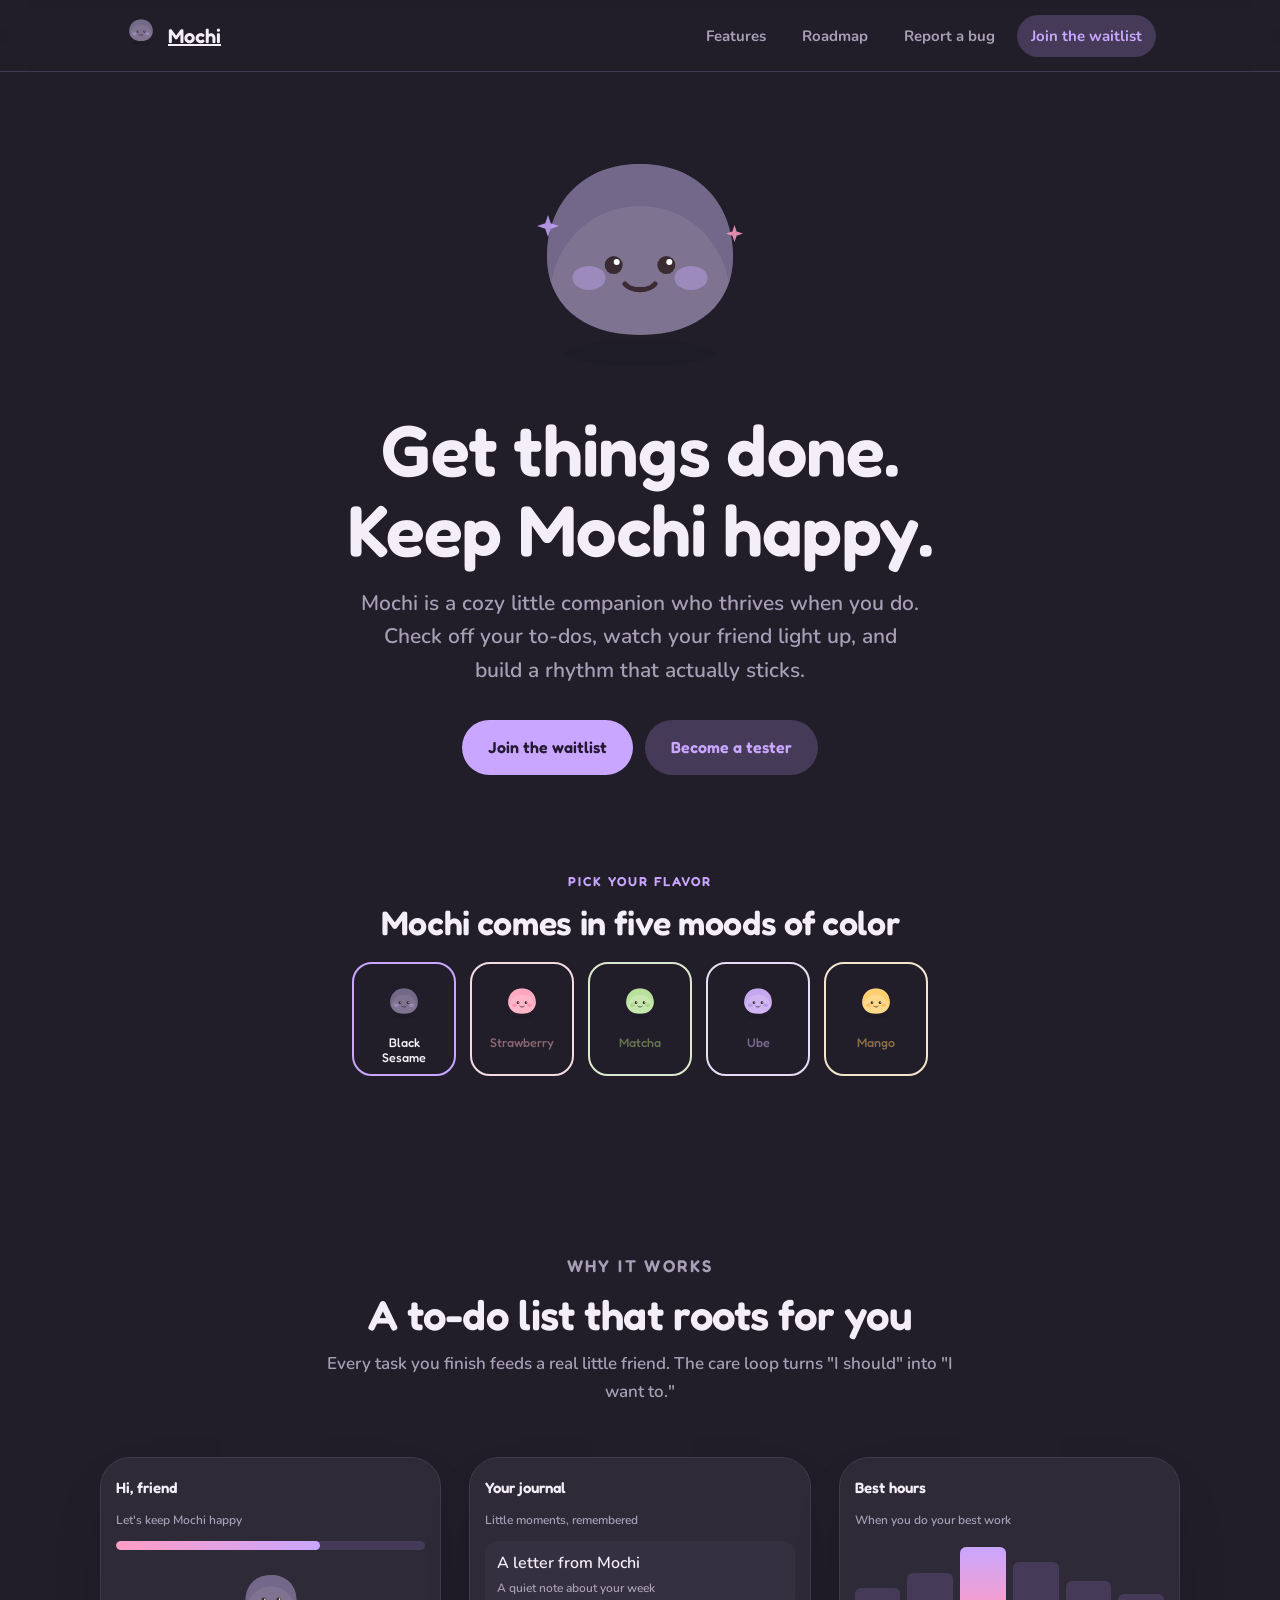
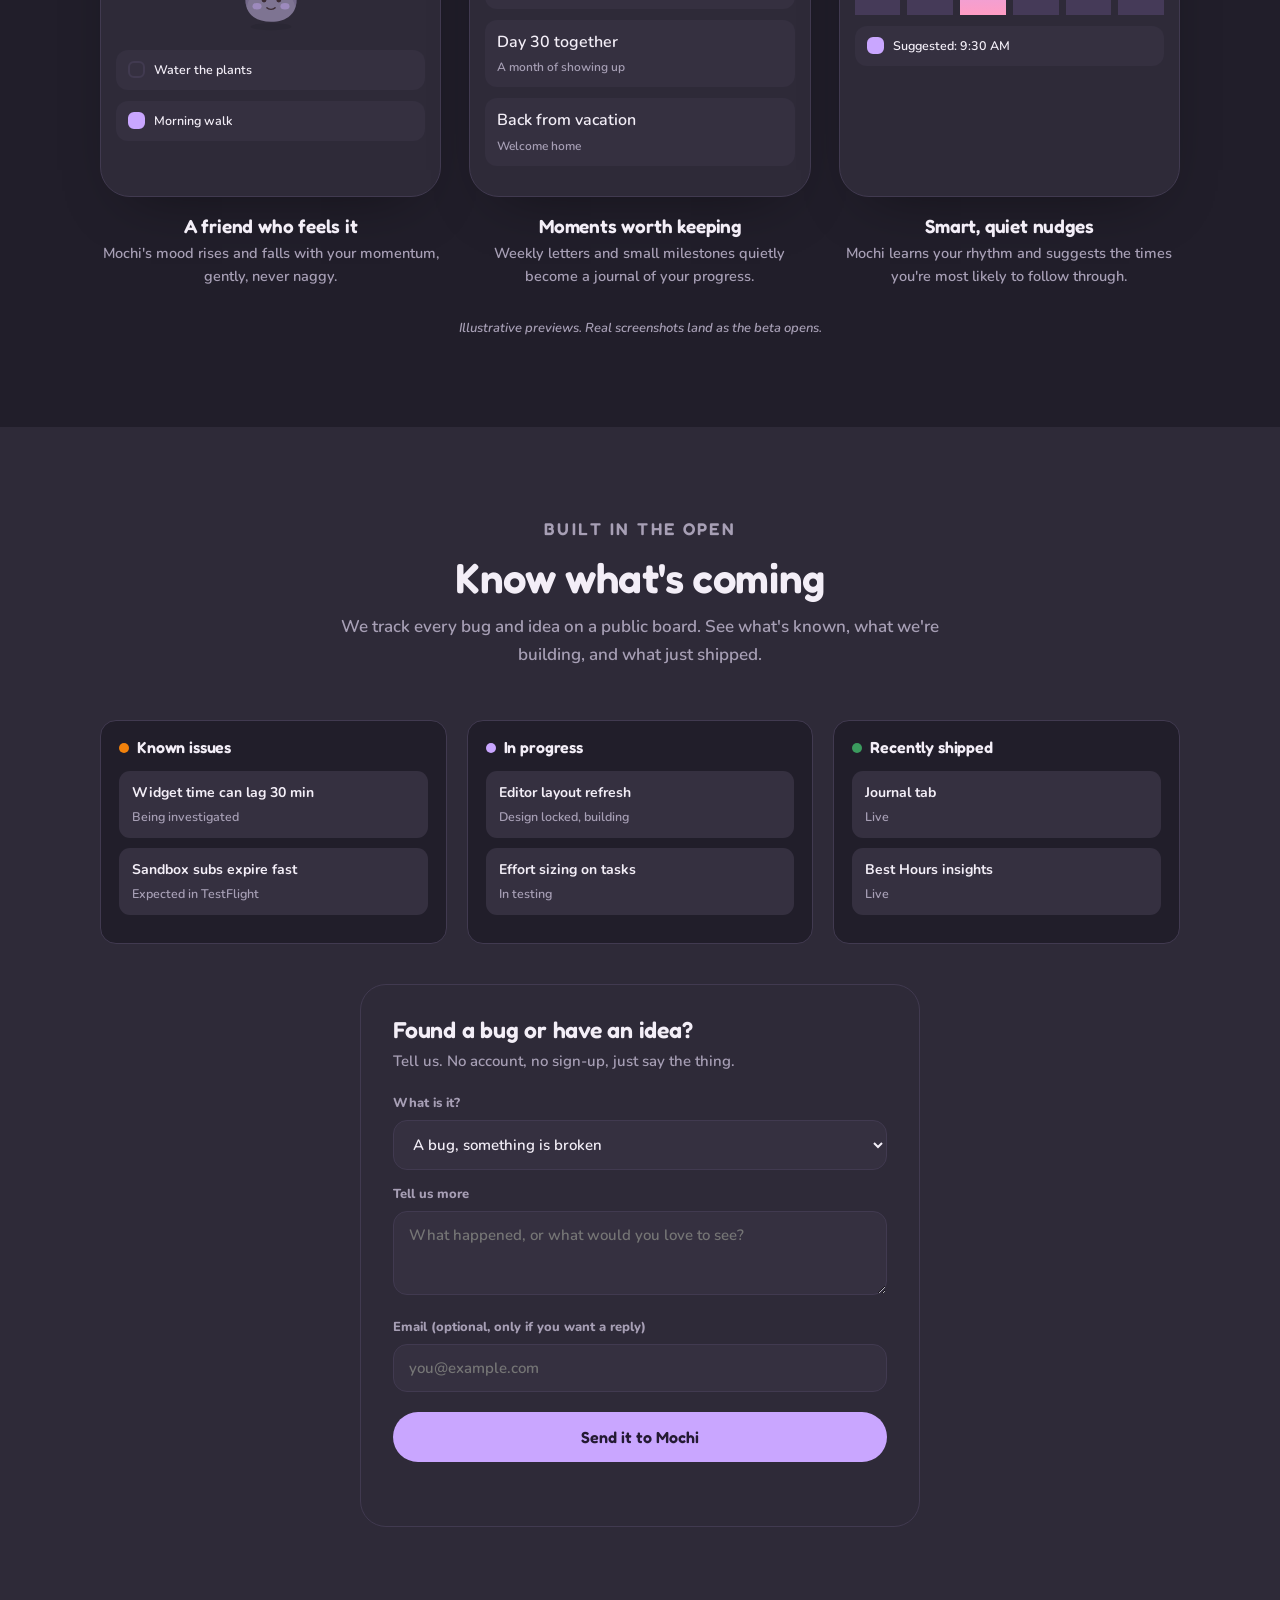
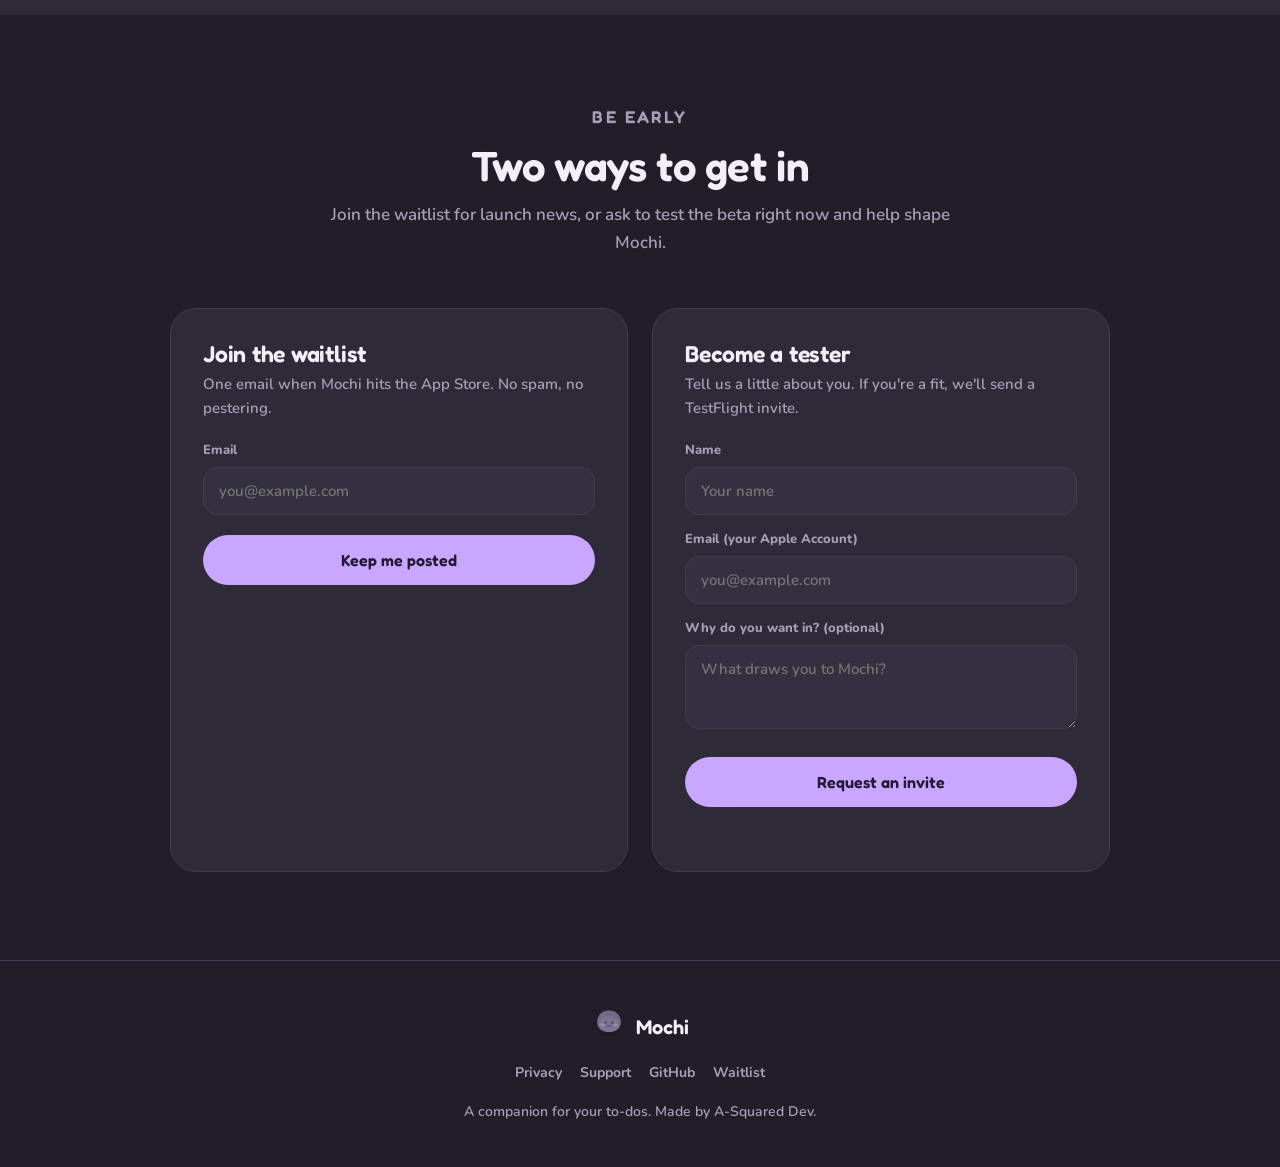
==== docs/index.html @ 4187519d "Wire the forms to the live Formspree endpoint All three forms (waitlist, tester, feedback) now POST " ====
<!DOCTYPE html>
<html lang="en" data-flavor="sesame">
<head>
<meta charset="utf-8">
<meta name="viewport" content="width=device-width, initial-scale=1">
<title>Mochi - A companion for your to-dos</title>
<meta name="description" content="Mochi is a cozy companion-pet to-do app. Care for a little friend by getting your tasks done. Join the waitlist or become a beta tester.">
<link rel="preconnect" href="https://fonts.googleapis.com">
<link rel="preconnect" href="https://fonts.gstatic.com" crossorigin>
<link href="https://fonts.googleapis.com/css2?family=Fredoka:wght@400;500;600;700&family=Nunito:wght@400;600;700;800&display=swap" rel="stylesheet">
<style>
  /* ---- Flavor themes (attribute selectors so a subtree can preview a
         flavor independently of the page theme) ---- */
  [data-flavor="sesame"] {
    --bg:#211E2A; --surface:#2E2A38; --surface2:#353040; --ink:#F3EEF7;
    --muted:#A79FB5; --line:#413A50; --primary:#C9A6FF; --primary-ink:#241A33;
    --primary-text:#C9A6FF; --primary-soft:#453A58; --accent2:#FF9DC4;
    --pet:#7E7492; --pet2:#6A6082; --cheek:#B79DE0;
  }
  [data-flavor="strawberry"] {
    --bg:#FFF3F5; --surface:#FFFFFF; --surface2:#FFF7F9; --ink:#4A2B33;
    --muted:#886570; --line:#F3DCE2; --primary:#D6335F; --primary-ink:#FFFFFF;
    --primary-text:#C42655; --primary-soft:#FFE0E8; --accent2:#FFB3C1;
    --pet:#FFB6C8; --pet2:#FF9FB6; --cheek:#FF7CA0;
  }
  [data-flavor="matcha"] {
    --bg:#F1F7EA; --surface:#FFFFFF; --surface2:#F7FBF1; --ink:#2E3A24;
    --muted:#67734E; --line:#DDE9CD; --primary:#3B7827; --primary-ink:#FFFFFF;
    --primary-text:#3B7827; --primary-soft:#E5F2D7; --accent2:#7FB85E;
    --pet:#C6E8AE; --pet2:#AEDB90; --cheek:#8FCB6A;
  }
  [data-flavor="ube"] {
    --bg:#F5F1FC; --surface:#FFFFFF; --surface2:#FAF7FE; --ink:#382A4D;
    --muted:#786A93; --line:#E7DEF6; --primary:#7B4BC4; --primary-ink:#FFFFFF;
    --primary-text:#7340BE; --primary-soft:#E7DBFA; --accent2:#C6A8F0;
    --pet:#CFB6F2; --pet2:#BF9DEC; --cheek:#A97FE0;
  }
  [data-flavor="mango"] {
    --bg:#FFF7EA; --surface:#FFFFFF; --surface2:#FFFBF2; --ink:#4D3A1F;
    --muted:#8A6C45; --line:#F4E6CC; --primary:#F2820C; --primary-ink:#3D2400;
    --primary-text:#9A5400; --primary-soft:#FFE6C0; --accent2:#FFCB77;
    --pet:#FFD98A; --pet2:#FFC65C; --cheek:#FFA93C;
  }
  :root { --face:#3A2B33; --radius:26px; --radius-sm:16px; }

  * { box-sizing:border-box; margin:0; padding:0; }
  html { scroll-behavior:smooth; }
  body {
    background:var(--bg); color:var(--ink);
    font-family:"Nunito", -apple-system, BlinkMacSystemFont, sans-serif;
    font-weight:600; line-height:1.6;
    transition:background .5s ease, color .5s ease;
    overflow-x:hidden;
  }
  h1,h2,h3,.display { font-family:"Fredoka", sans-serif; font-weight:600; line-height:1.12; letter-spacing:-.01em; }
  a { color:inherit; }
  section { padding:88px 24px; }
  .wrap { max-width:1080px; margin:0 auto; }
  .eyebrow {
    font-family:"Fredoka",sans-serif; font-weight:600; font-size:13px;
    text-transform:uppercase; letter-spacing:.14em; color:var(--primary-text);
    margin-bottom:12px;
  }

  /* ---- Buttons ---- */
  .btn {
    display:inline-flex; align-items:center; gap:8px; border:none; cursor:pointer;
    font-family:"Fredoka",sans-serif; font-weight:600; font-size:16px;
    padding:15px 26px; border-radius:999px; text-decoration:none;
    transition:transform .18s cubic-bezier(.34,1.56,.64,1), filter .18s, background .4s;
    background:var(--primary); color:var(--primary-ink);
  }
  .btn:hover { transform:translateY(-2px) scale(1.03); filter:brightness(1.05); }
  .btn:active { transform:translateY(0) scale(.98); }
  .btn.ghost { background:var(--primary-soft); color:var(--primary-text); }

  /* ---- Header ---- */
  header {
    position:sticky; top:0; z-index:50; backdrop-filter:blur(12px);
    background:color-mix(in srgb, var(--bg) 82%, transparent);
    border-bottom:1px solid var(--line); transition:background .5s, border-color .5s;
  }
  .nav { max-width:1080px; margin:0 auto; padding:14px 24px; display:flex; align-items:center; gap:20px; }
  .brand { display:flex; align-items:center; gap:10px; font-family:"Fredoka",sans-serif; font-weight:600; font-size:20px; }
  .brand svg { width:34px; height:34px; }
  .nav-links { margin-left:auto; display:flex; align-items:center; gap:8px; }
  .nav-links a { padding:9px 14px; border-radius:999px; text-decoration:none; font-size:15px; font-weight:700; color:var(--muted); transition:color .2s, background .2s; }
  .nav-links a:hover { color:var(--ink); background:var(--surface2); }
  .nav-links a.cta { color:var(--primary-text); background:var(--primary-soft); }
  @media (max-width:720px){ .nav-links .hide-sm { display:none; } }

  /* ---- Hero ---- */
  .hero { text-align:center; padding-top:56px; }
  .hero h1 { font-size:clamp(40px,7vw,72px); margin:18px 0 16px; }
  .hero p.lede { font-size:clamp(17px,2.4vw,21px); color:var(--muted); max-width:560px; margin:0 auto 32px; font-weight:600; }
  .hero-cta { display:flex; gap:12px; justify-content:center; flex-wrap:wrap; }

  /* ---- Pet stage ---- */
  .pet-float { display:inline-block; animation:bob 3.4s ease-in-out infinite; }
  .pet-stage { display:inline-block; position:relative; transform-origin:bottom center; cursor:pointer; }
  .pet-stage.squish { animation:squish .5s ease-out; }
  .pet-stage svg.pet { width:clamp(190px,34vw,270px); height:auto; display:block; }
  .sparkle { position:absolute; width:22px; height:22px; opacity:.85; animation:twinkle 1.8s ease-in-out infinite; }
  .sparkle.s1 { top:34%; left:12%; color:var(--primary); }
  .sparkle.s2 { top:38%; right:12%; width:17px; height:17px; color:var(--accent2); animation-delay:.5s; }
  @keyframes bob { 0%,100%{transform:translateY(0)} 50%{transform:translateY(-8px)} }
  @keyframes twinkle { 0%,100%{opacity:.3; transform:scale(.8)} 50%{opacity:1; transform:scale(1.15)} }
  @keyframes squish {
    0%{transform:scale(1,1)} 30%{transform:scale(1.12,.86)}
    55%{transform:scale(.92,1.1)} 75%{transform:scale(1.04,.97)} 100%{transform:scale(1,1)}
  }

  /* ---- Flavor picker ---- */
  .flavors { text-align:center; padding-top:8px; }
  .flavor-row { display:flex; gap:14px; justify-content:center; flex-wrap:wrap; margin-top:20px; }
  .swatch {
    border:2px solid var(--line); background:transparent; cursor:pointer;
    border-radius:20px; padding:12px 12px 9px; width:104px;
    display:flex; flex-direction:column; align-items:center; gap:7px;
    font-family:"Fredoka",sans-serif; font-size:12.5px; font-weight:500; color:var(--muted);
    transition:transform .2s cubic-bezier(.34,1.56,.64,1), border-color .2s;
  }
  .swatch:hover { transform:translateY(-3px); }
  .swatch .chip { width:100%; height:52px; border-radius:12px; display:flex; align-items:center; justify-content:center; }
  .swatch svg { width:40px; height:40px; }
  .swatch[aria-pressed="true"] { border-color:var(--primary); color:var(--ink); }

  /* ---- Section headings ---- */
  .section-head { text-align:center; max-width:640px; margin:0 auto 52px; }
  .section-head h2 { font-size:clamp(28px,4vw,42px); margin-bottom:12px; }
  .section-head p { color:var(--muted); font-size:17px; }

  /* ---- Feature / screenshot rail ---- */
  .shots { display:grid; grid-template-columns:repeat(3,1fr); gap:28px; }
  @media (max-width:820px){ .shots { grid-template-columns:1fr; max-width:340px; margin:0 auto; } }
  .shot { text-align:center; }
  .phone {
    background:var(--surface); border:1px solid var(--line); border-radius:30px;
    padding:18px 15px; box-shadow:0 24px 60px -30px rgba(0,0,0,.45);
    transition:transform .3s, background .5s, border-color .5s; text-align:left;
    min-height:340px; display:flex; flex-direction:column; gap:11px; overflow:hidden;
  }
  .shot:hover .phone { transform:translateY(-6px); }
  .p-row { background:var(--surface2); border-radius:12px; padding:10px 12px; transition:background .5s; }
  .p-greet { font-family:"Fredoka",sans-serif; font-size:15px; font-weight:600; }
  .p-sub { color:var(--muted); font-size:12px; }
  .p-mood { height:9px; border-radius:99px; background:var(--primary-soft); overflow:hidden; }
  .p-mood > i { display:block; height:100%; width:66%; border-radius:99px; background:linear-gradient(90deg,var(--accent2),var(--primary)); }
  .p-mini { display:flex; justify-content:center; padding:2px 0; }
  .p-mini svg { width:74px; height:74px; }
  .p-task { display:flex; align-items:center; gap:9px; font-size:12.5px; }
  .p-check { width:17px; height:17px; border-radius:6px; border:2px solid var(--line); flex:none; }
  .p-check.done { background:var(--primary); border-color:var(--primary); }
  .p-bars { display:flex; align-items:flex-end; gap:7px; height:74px; padding-top:6px; }
  .p-bars > i { flex:1; background:var(--primary-soft); border-radius:6px 6px 0 0; }
  .p-bars > i.tall { background:linear-gradient(180deg,var(--primary),var(--accent2)); }
  .shot h3 { font-size:19px; margin:18px 0 6px; }
  .shot p { color:var(--muted); font-size:14.5px; }
  .shot-note { text-align:center; color:var(--muted); font-size:13px; margin-top:30px; font-style:italic; }

  /* ---- Roadmap ---- */
  .roadmap { background:var(--surface); transition:background .5s; }
  .board { display:grid; grid-template-columns:repeat(3,1fr); gap:20px; }
  @media (max-width:760px){ .board { grid-template-columns:1fr; } }
  .col { background:var(--bg); border:1px solid var(--line); border-radius:var(--radius-sm); padding:18px; transition:background .5s, border-color .5s; }
  .col h3 { font-size:16px; display:flex; align-items:center; gap:8px; margin-bottom:14px; }
  .dot { width:10px; height:10px; border-radius:99px; flex:none; }
  .dot.known { background:#F2820C; } .dot.prog { background:#C9A6FF; } .dot.done { background:#3B9B5E; }
  .card { background:var(--surface2); border-radius:11px; padding:11px 13px; margin-bottom:10px; font-size:14px; font-weight:700; transition:background .5s; }
  .card span { display:block; color:var(--muted); font-weight:600; font-size:12.5px; margin-top:3px; }

  /* ---- Forms ---- */
  .duo { display:grid; grid-template-columns:1fr 1fr; gap:24px; max-width:940px; margin:0 auto; }
  @media (max-width:760px){ .duo { grid-template-columns:1fr; } }
  .form-card { background:var(--surface); border:1px solid var(--line); border-radius:var(--radius); padding:32px; transition:background .5s, border-color .5s; }
  .form-card h3 { font-size:23px; margin-bottom:6px; }
  .form-card > p { color:var(--muted); font-size:15px; margin-bottom:20px; }
  .field { margin-bottom:14px; }
  .field label { display:block; font-size:13px; font-weight:800; color:var(--muted); margin-bottom:6px; }
  .field input, .field textarea, .field select {
    width:100%; padding:13px 15px; border-radius:14px; border:1.5px solid var(--line);
    background:var(--surface2); color:var(--ink); font-family:inherit; font-size:15px; font-weight:600;
    transition:border-color .2s, background .5s;
  }
  .field textarea { resize:vertical; min-height:84px; }
  .field input:focus, .field textarea:focus, .field select:focus { outline:none; border-color:var(--primary); }
  .form-card .btn { width:100%; justify-content:center; margin-top:6px; }
  .form-msg { font-size:14px; font-weight:700; margin-top:12px; text-align:center; min-height:20px; }
  .form-msg.ok { color:var(--primary-text); }
  .form-msg.err { color:#E0574B; }
  .form-msg.info { color:var(--muted); }

  /* ---- Footer ---- */
  footer { border-top:1px solid var(--line); padding:44px 24px; text-align:center; color:var(--muted); font-size:14px; transition:border-color .5s; }
  footer .brand { justify-content:center; margin-bottom:14px; color:var(--ink); }
  footer nav { display:flex; gap:18px; justify-content:center; flex-wrap:wrap; margin-bottom:16px; }
  footer nav a { text-decoration:none; font-weight:700; }
  footer nav a:hover { color:var(--ink); }

  @media (prefers-reduced-motion:reduce) {
    *, ::before, ::after { animation:none !important; transition:none !important; scroll-behavior:auto !important; }
  }
</style>
</head>
<body>

<header>
  <div class="nav">
    <a class="brand" href="#top" aria-label="Mochi home"><span id="logoPet"></span> Mochi</a>
    <nav class="nav-links">
      <a class="hide-sm" href="#features">Features</a>
      <a class="hide-sm" href="#roadmap">Roadmap</a>
      <a class="hide-sm" href="#feedback">Report a bug</a>
      <a class="cta" href="#join">Join the waitlist</a>
    </nav>
  </div>
</header>

<a id="top"></a>
<section class="hero">
  <div class="wrap">
    <div class="pet-float">
      <div class="pet-stage" id="heroPetStage">
        <span id="heroPet"></span>
        <svg class="sparkle s1" viewBox="0 0 24 24" aria-hidden="true"><path fill="currentColor" d="M12 0l3 9 9 3-9 3-3 9-3-9-9-3 9-3z"/></svg>
        <svg class="sparkle s2" viewBox="0 0 24 24" aria-hidden="true"><path fill="currentColor" d="M12 0l3 9 9 3-9 3-3 9-3-9-9-3 9-3z"/></svg>
      </div>
    </div>
    <h1>Get things done.<br>Keep Mochi happy.</h1>
    <p class="lede">Mochi is a cozy little companion who thrives when you do. Check off your to-dos, watch your friend light up, and build a rhythm that actually sticks.</p>
    <div class="hero-cta">
      <a class="btn" href="#join">Join the waitlist</a>
      <a class="btn ghost" href="#tester">Become a tester</a>
    </div>
  </div>
</section>

<section class="flavors" id="flavors">
  <div class="wrap">
    <p class="eyebrow">Pick your flavor</p>
    <h2 class="display" style="font-size:clamp(24px,3.4vw,34px)">Mochi comes in five moods of color</h2>
    <div class="flavor-row" id="flavorRow" role="group" aria-label="Choose a color theme">
      <button class="swatch" data-flavor="sesame" aria-pressed="true"><span class="chip" data-flavor="sesame"></span>Black Sesame</button>
      <button class="swatch" data-flavor="strawberry" aria-pressed="false"><span class="chip" data-flavor="strawberry"></span>Strawberry</button>
      <button class="swatch" data-flavor="matcha" aria-pressed="false"><span class="chip" data-flavor="matcha"></span>Matcha</button>
      <button class="swatch" data-flavor="ube" aria-pressed="false"><span class="chip" data-flavor="ube"></span>Ube</button>
      <button class="swatch" data-flavor="mango" aria-pressed="false"><span class="chip" data-flavor="mango"></span>Mango</button>
    </div>
  </div>
</section>

<section id="features">
  <div class="wrap">
    <div class="section-head">
      <p class="eyebrow">Why it works</p>
      <h2>A to-do list that roots for you</h2>
      <p>Every task you finish feeds a real little friend. The care loop turns "I should" into "I want to."</p>
    </div>
    <div class="shots">
      <div class="shot">
        <div class="phone">
          <div class="p-greet">Hi, friend</div>
          <div class="p-sub">Let's keep Mochi happy</div>
          <div class="p-mood"><i></i></div>
          <div class="p-mini" id="mockPet"></div>
          <div class="p-row p-task"><span class="p-check"></span> Water the plants</div>
          <div class="p-row p-task"><span class="p-check done"></span> Morning walk</div>
        </div>
        <h3>A friend who feels it</h3>
        <p>Mochi's mood rises and falls with your momentum, gently, never naggy.</p>
      </div>
      <div class="shot">
        <div class="phone">
          <div class="p-greet">Your journal</div>
          <div class="p-sub">Little moments, remembered</div>
          <div class="p-row">A letter from Mochi<span style="display:block;color:var(--muted);font-size:12px;font-weight:600;margin-top:3px">A quiet note about your week</span></div>
          <div class="p-row">Day 30 together<span style="display:block;color:var(--muted);font-size:12px;font-weight:600;margin-top:3px">A month of showing up</span></div>
          <div class="p-row">Back from vacation<span style="display:block;color:var(--muted);font-size:12px;font-weight:600;margin-top:3px">Welcome home</span></div>
        </div>
        <h3>Moments worth keeping</h3>
        <p>Weekly letters and small milestones quietly become a journal of your progress.</p>
      </div>
      <div class="shot">
        <div class="phone">
          <div class="p-greet">Best hours</div>
          <div class="p-sub">When you do your best work</div>
          <div class="p-bars"><i style="height:40%"></i><i style="height:62%"></i><i class="tall" style="height:100%"></i><i style="height:78%"></i><i style="height:50%"></i><i style="height:30%"></i></div>
          <div class="p-row p-task"><span class="p-check done"></span> Suggested: 9:30 AM</div>
        </div>
        <h3>Smart, quiet nudges</h3>
        <p>Mochi learns your rhythm and suggests the times you're most likely to follow through.</p>
      </div>
    </div>
    <p class="shot-note">Illustrative previews. Real screenshots land as the beta opens.</p>
  </div>
</section>

<section class="roadmap" id="roadmap">
  <div class="wrap">
    <div class="section-head">
      <p class="eyebrow">Built in the open</p>
      <h2>Know what's coming</h2>
      <p>We track every bug and idea on a public board. See what's known, what we're building, and what just shipped.</p>
    </div>
    <div class="board">
      <div class="col">
        <h3><span class="dot known"></span> Known issues</h3>
        <div class="card">Widget time can lag 30 min<span>Being investigated</span></div>
        <div class="card">Sandbox subs expire fast<span>Expected in TestFlight</span></div>
      </div>
      <div class="col">
        <h3><span class="dot prog"></span> In progress</h3>
        <div class="card">Editor layout refresh<span>Design locked, building</span></div>
        <div class="card">Effort sizing on tasks<span>In testing</span></div>
      </div>
      <div class="col">
        <h3><span class="dot done"></span> Recently shipped</h3>
        <div class="card">Journal tab<span>Live</span></div>
        <div class="card">Best Hours insights<span>Live</span></div>
      </div>
    </div>
    <div class="form-card" id="feedback" style="max-width:560px; margin:40px auto 0">
      <h3>Found a bug or have an idea?</h3>
      <p>Tell us. No account, no sign-up, just say the thing.</p>
      <form class="mochi-form" action="https://formspree.io/f/mvzeldwa" method="POST">
        <input type="hidden" name="signup_type" value="feedback">
        <input type="hidden" name="_subject" value="MochiBuddy feedback">
        <div class="field">
          <label for="fb-kind">What is it?</label>
          <select id="fb-kind" name="kind">
            <option>A bug, something is broken</option>
            <option>An idea for Mochi</option>
            <option>Something else</option>
          </select>
        </div>
        <div class="field">
          <label for="fb-msg">Tell us more</label>
          <textarea id="fb-msg" name="message" required placeholder="What happened, or what would you love to see?"></textarea>
        </div>
        <div class="field">
          <label for="fb-email">Email (optional, only if you want a reply)</label>
          <input id="fb-email" type="email" name="email" placeholder="you@example.com">
        </div>
        <button class="btn" type="submit">Send it to Mochi</button>
        <div class="form-msg" role="status"></div>
      </form>
    </div>
  </div>
</section>

<section id="join">
  <div class="wrap">
    <div class="section-head">
      <p class="eyebrow">Be early</p>
      <h2>Two ways to get in</h2>
      <p>Join the waitlist for launch news, or ask to test the beta right now and help shape Mochi.</p>
    </div>
    <div class="duo">
      <div class="form-card">
        <h3>Join the waitlist</h3>
        <p>One email when Mochi hits the App Store. No spam, no pestering.</p>
        <form class="mochi-form" action="https://formspree.io/f/mvzeldwa" method="POST">
          <input type="hidden" name="signup_type" value="waitlist">
          <input type="hidden" name="_subject" value="MochiBuddy waitlist signup">
          <div class="field">
            <label for="wl-email">Email</label>
            <input id="wl-email" type="email" name="email" required placeholder="you@example.com">
          </div>
          <button class="btn" type="submit">Keep me posted</button>
          <div class="form-msg" role="status"></div>
        </form>
      </div>
      <div class="form-card" id="tester">
        <h3>Become a tester</h3>
        <p>Tell us a little about you. If you're a fit, we'll send a TestFlight invite.</p>
        <form class="mochi-form" action="https://formspree.io/f/mvzeldwa" method="POST">
          <input type="hidden" name="signup_type" value="beta_tester">
          <input type="hidden" name="_subject" value="MochiBuddy tester request">
          <div class="field">
            <label for="t-name">Name</label>
            <input id="t-name" type="text" name="name" required placeholder="Your name">
          </div>
          <div class="field">
            <label for="t-email">Email (your Apple Account)</label>
            <input id="t-email" type="email" name="email" required placeholder="you@example.com">
          </div>
          <div class="field">
            <label for="t-why">Why do you want in? (optional)</label>
            <textarea id="t-why" name="reason" placeholder="What draws you to Mochi?"></textarea>
          </div>
          <button class="btn" type="submit">Request an invite</button>
          <div class="form-msg" role="status"></div>
        </form>
      </div>
    </div>
  </div>
</section>

<footer>
  <div class="wrap">
    <div class="brand"><span id="footPet"></span> Mochi</div>
    <nav>
      <a href="privacy/">Privacy</a>
      <a href="support/">Support</a>
      <a href="https://github.com/A-SquaredDev/MochiBuddy" target="_blank" rel="noopener">GitHub</a>
      <a href="#join">Waitlist</a>
    </nav>
    <div>A companion for your to-dos. Made by A-Squared Dev.</div>
  </div>
</footer>

<script>
  // ---- Pet SVG builder (ported from MochiPetView, viewBox 180x170) ----
  function petSVG(track) {
    const eye = (cx, hx) => `
      <g class="${track ? 'eye-track' : ''}" data-cx="${cx}" data-cy="88">
        <circle cx="${cx}" cy="88" r="6" fill="var(--face)"/>
        <circle cx="${hx}" cy="86" r="2" fill="#fff"/>
      </g>`;
    return `
      <svg class="pet" viewBox="0 0 180 170" xmlns="http://www.w3.org/2000/svg" role="img" aria-label="Mochi the companion pet">
        <ellipse cx="90" cy="150" rx="50" ry="9" fill="rgba(0,0,0,.08)"/>
        <path d="M90 24 C52 24 28 50 28 86 C28 116 50 138 90 138 C130 138 152 116 152 86 C152 50 128 24 90 24 Z" fill="var(--pet)"/>
        <path d="M90 24 C52 24 28 50 28 86 C28 92 29 97 31 102 C37 72 61 52 90 52 C119 52 143 72 149 102 C151 97 152 92 152 86 C152 50 128 24 90 24 Z" fill="var(--pet2)" opacity=".55"/>
        <ellipse cx="56" cy="100" rx="11" ry="8" fill="var(--cheek)" opacity=".55"/>
        <ellipse cx="124" cy="100" rx="11" ry="8" fill="var(--cheek)" opacity=".55"/>
        ${eye(72, 74)}
        ${eye(108, 110)}
        <path d="M80 104 C84 109 96 109 100 104" fill="none" stroke="var(--face)" stroke-width="3.4" stroke-linecap="round"/>
      </svg>`;
  }

  // Inject pets
  document.getElementById('heroPet').innerHTML = petSVG(true);
  document.getElementById('mockPet').innerHTML = petSVG(true);
  document.getElementById('logoPet').innerHTML = petSVG(false);
  document.getElementById('footPet').innerHTML = petSVG(false);
  // Swatch mini pets (each chip previews its own flavor)
  document.querySelectorAll('.swatch .chip').forEach(c => c.innerHTML = petSVG(false));

  // ---- Flavor picker ----
  const root = document.documentElement;
  document.querySelectorAll('.swatch').forEach(btn => {
    btn.addEventListener('click', () => {
      root.dataset.flavor = btn.dataset.flavor;
      document.querySelectorAll('.swatch').forEach(s =>
        s.setAttribute('aria-pressed', String(s === btn)));
    });
  });

  // ---- Eye tracking + blink (rAF eased) ----
  const reduce = window.matchMedia('(prefers-reduced-motion:reduce)').matches;
  const eyes = [...document.querySelectorAll('.eye-track')].map(el => ({
    el, cx:+el.dataset.cx, cy:+el.dataset.cy, x:0, y:0
  }));
  let ptr = { x: innerWidth/2, y: innerHeight/2 };
  addEventListener('pointermove', e => { ptr.x = e.clientX; ptr.y = e.clientY; });
  let nextBlink = performance.now() + 3000, blinkStart = -1;
  function blinkFactor(now) {
    if (reduce) return 1;
    if (blinkStart < 0) { if (now >= nextBlink) blinkStart = now; return 1; }
    const t = (now - blinkStart) / 150;
    if (t >= 1) { blinkStart = -1; nextBlink = now + 3000 + Math.random()*3500; return 1; }
    return t < 0.5 ? 1 - (t/0.5)*0.9 : 0.1 + ((t-0.5)/0.5)*0.9;
  }
  function tick(now) {
    const b = blinkFactor(now);
    for (const g of eyes) {
      const svg = g.el.ownerSVGElement; if (!svg) continue;
      const r = svg.getBoundingClientRect(); if (!r.width) continue;
      const vb = svg.viewBox.baseVal;
      const sx = r.left + (g.cx/vb.width) * r.width;
      const sy = r.top + (g.cy/vb.height) * r.height;
      const dx = ptr.x - sx, dy = ptr.y - sy, d = Math.hypot(dx, dy) || 1;
      const max = 3.4;
      const tx = (dx/d)*max, ty = (dy/d)*max;
      g.x += (tx - g.x) * 0.16; g.y += (ty - g.y) * 0.16;
      const t = `translate(${g.x.toFixed(2)} ${g.y.toFixed(2)}) translate(${g.cx} ${g.cy}) scale(1 ${b.toFixed(3)}) translate(${-g.cx} ${-g.cy})`;
      g.el.setAttribute('transform', t);
    }
    requestAnimationFrame(tick);
  }
  requestAnimationFrame(tick);

  // ---- Click to squish ----
  const stage = document.getElementById('heroPetStage');
  stage.addEventListener('click', () => {
    stage.classList.remove('squish'); void stage.offsetWidth; stage.classList.add('squish');
  });
  stage.addEventListener('animationend', () => stage.classList.remove('squish'));

  // ---- Forms (AJAX to Formspree, inline result) ----
  document.querySelectorAll('.mochi-form').forEach(form => {
    const msg = form.querySelector('.form-msg');
    form.addEventListener('submit', async e => {
      e.preventDefault();
      if (form.action.includes('YOUR_FORMSPREE_ID')) {
        msg.textContent = 'Demo mode. Add your Formspree endpoint to go live.';
        msg.className = 'form-msg info'; return;
      }
      msg.textContent = 'Sending...'; msg.className = 'form-msg info';
      try {
        const res = await fetch(form.action, {
          method: 'POST', body: new FormData(form), headers: { Accept: 'application/json' }
        });
        if (res.ok) {
          form.reset();
          var kind = form.querySelector('[name=signup_type]').value;
          msg.textContent = kind === 'waitlist' ? "You're on the list. Talk soon."
            : kind === 'feedback' ? "Thank you. Mochi hears you."
            : "Got it. We'll be in touch about a TestFlight invite.";
          msg.className = 'form-msg ok';
        } else {
          msg.textContent = 'Something went wrong. Please try again.';
          msg.className = 'form-msg err';
        }
      } catch {
        msg.textContent = 'Network hiccup. Please try again.';
        msg.className = 'form-msg err';
      }
    });
  });
</script>
</body>
</html>
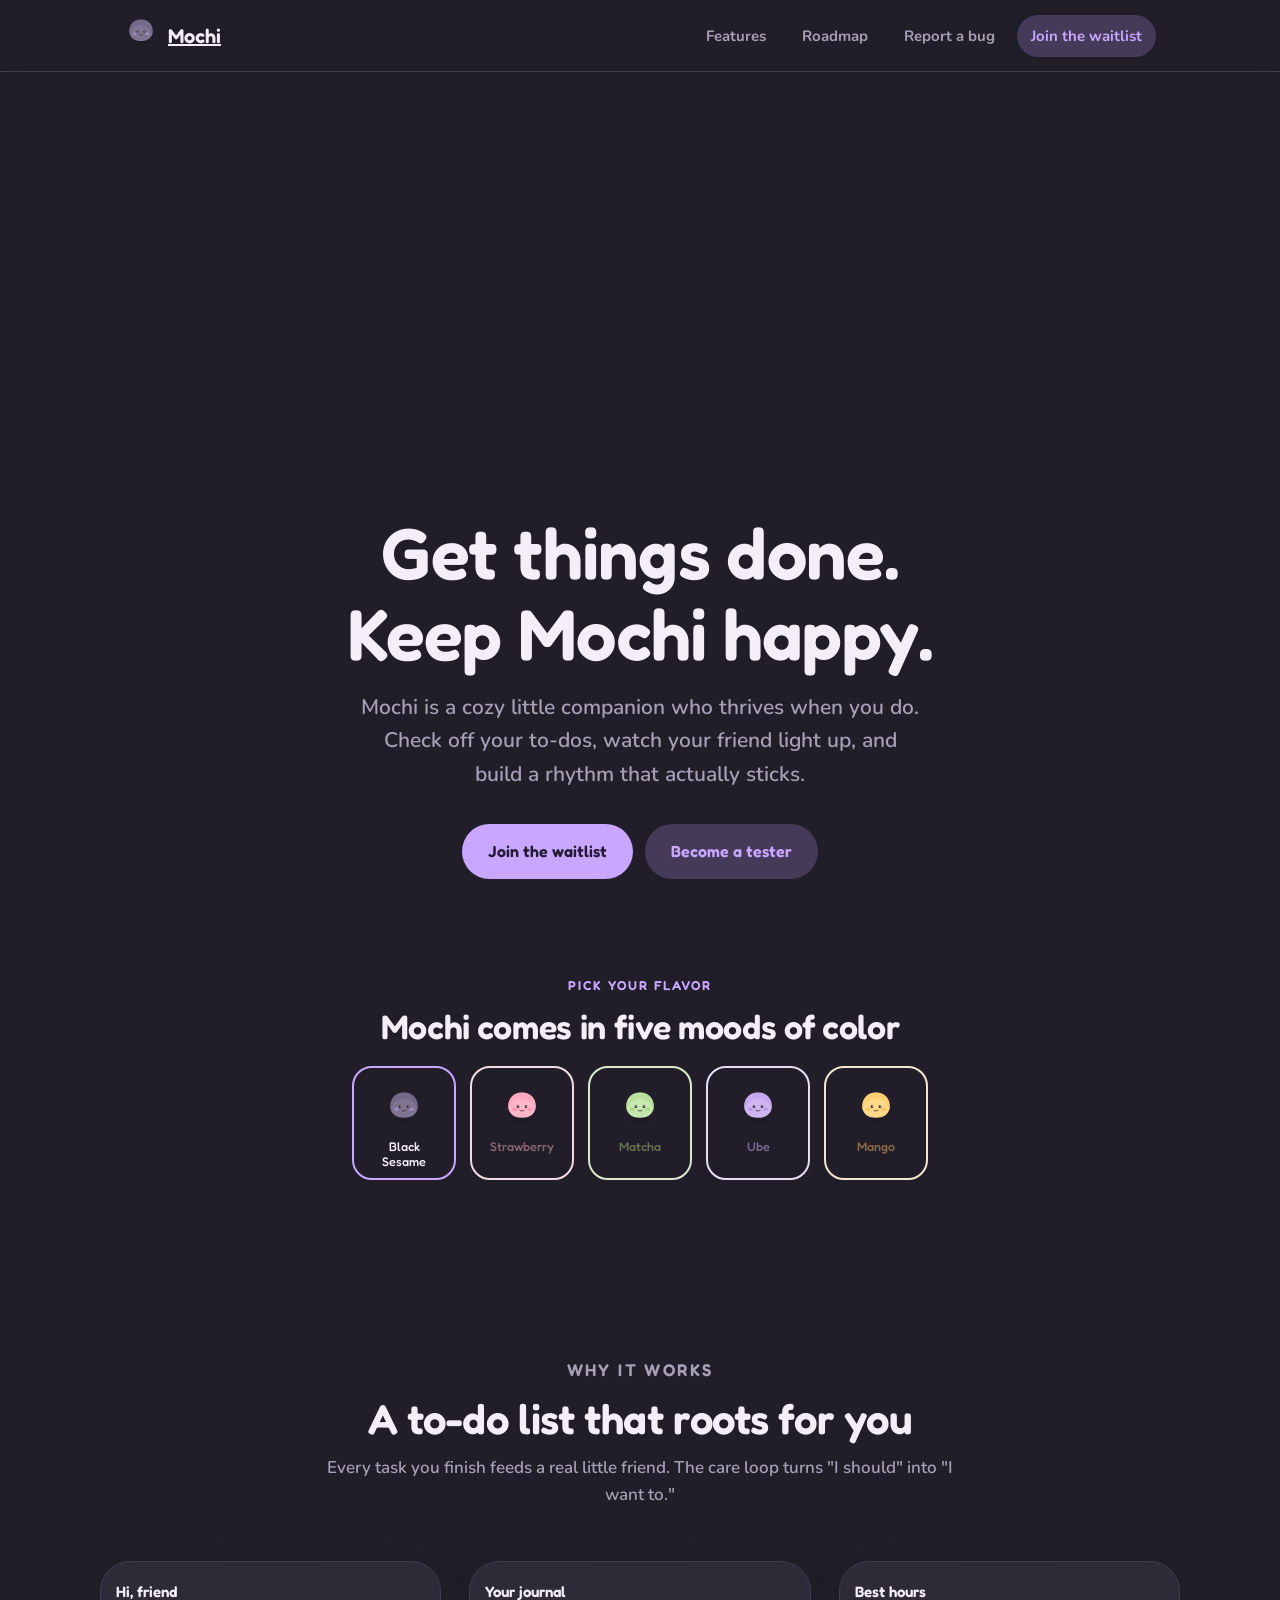
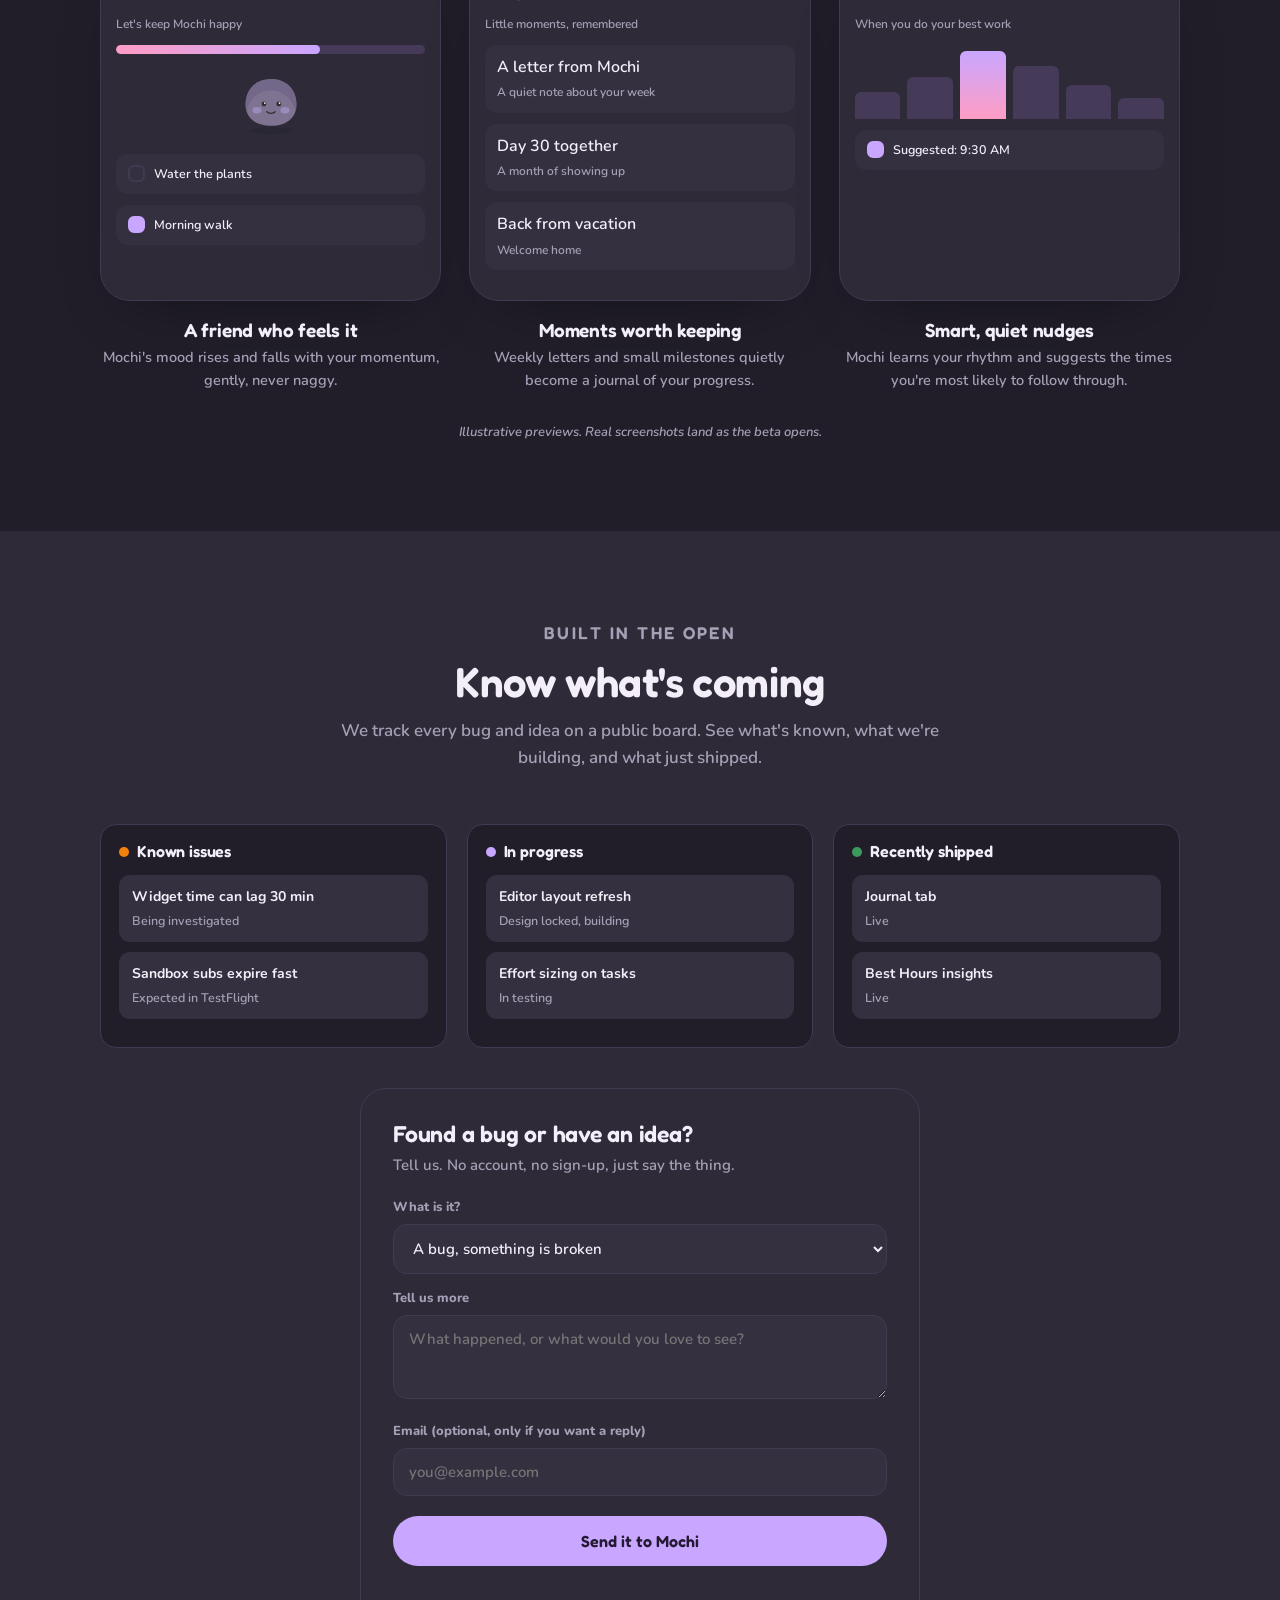
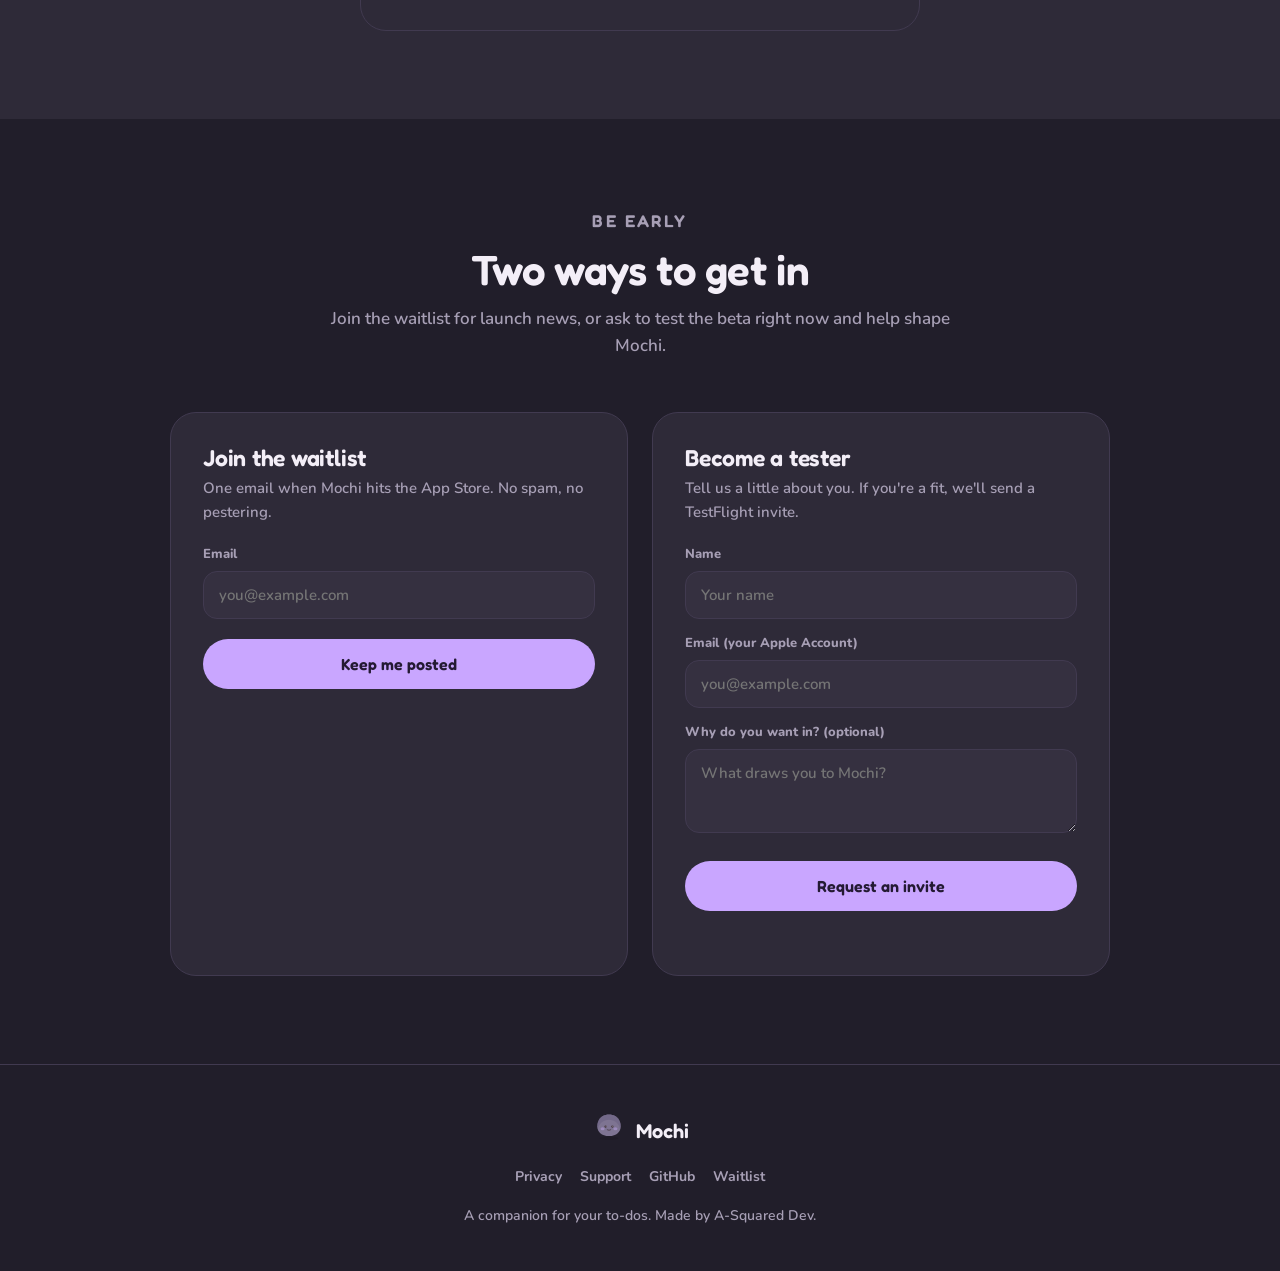
==== commit 9d1244d7: "Enlarge the hero Mochi and add pointer + scroll parallax Bigger pet (clamp up to 380px), and the her" ====
--- a/docs/index.html
+++ b/docs/index.html
@@ -99,10 +99,13 @@
   .pet-float { display:inline-block; animation:bob 3.4s ease-in-out infinite; }
   .pet-stage { display:inline-block; position:relative; transform-origin:bottom center; cursor:pointer; }
   .pet-stage.squish { animation:squish .5s ease-out; }
-  .pet-stage svg.pet { width:clamp(190px,34vw,270px); height:auto; display:block; }
-  .sparkle { position:absolute; width:22px; height:22px; opacity:.85; animation:twinkle 1.8s ease-in-out infinite; }
-  .sparkle.s1 { top:34%; left:12%; color:var(--primary); }
-  .sparkle.s2 { top:38%; right:12%; width:17px; height:17px; color:var(--accent2); animation-delay:.5s; }
+  .pet-stage svg.pet { width:clamp(240px,44vw,380px); height:auto; display:block; }
+  .hero-parallax { position:relative; display:inline-block; will-change:transform; }
+  .sparkle-wrap { position:absolute; will-change:transform; }
+  .sparkle-wrap.s1-pos { top:28%; left:6%; color:var(--primary); }
+  .sparkle-wrap.s2-pos { top:34%; right:6%; color:var(--accent2); }
+  .sparkle { display:block; width:26px; height:26px; opacity:.85; animation:twinkle 1.8s ease-in-out infinite; }
+  .sparkle.small { width:19px; height:19px; animation-delay:.5s; }
   @keyframes bob { 0%,100%{transform:translateY(0)} 50%{transform:translateY(-8px)} }
   @keyframes twinkle { 0%,100%{opacity:.3; transform:scale(.8)} 50%{opacity:1; transform:scale(1.15)} }
   @keyframes squish {
@@ -219,12 +222,14 @@
 <a id="top"></a>
 <section class="hero">
   <div class="wrap">
-    <div class="pet-float">
-      <div class="pet-stage" id="heroPetStage">
-        <span id="heroPet"></span>
-        <svg class="sparkle s1" viewBox="0 0 24 24" aria-hidden="true"><path fill="currentColor" d="M12 0l3 9 9 3-9 3-3 9-3-9-9-3 9-3z"/></svg>
-        <svg class="sparkle s2" viewBox="0 0 24 24" aria-hidden="true"><path fill="currentColor" d="M12 0l3 9 9 3-9 3-3 9-3-9-9-3 9-3z"/></svg>
-      </div>
+    <div class="hero-parallax" id="heroParallax">
+      <div class="pet-float">
+        <div class="pet-stage" id="heroPetStage">
+          <span id="heroPet"></span>
+        </div>
+      </div>
+      <span class="sparkle-wrap s1-pos" aria-hidden="true"><svg class="sparkle" viewBox="0 0 24 24"><path fill="currentColor" d="M12 0l3 9 9 3-9 3-3 9-3-9-9-3 9-3z"/></svg></span>
+      <span class="sparkle-wrap s2-pos" aria-hidden="true"><svg class="sparkle small" viewBox="0 0 24 24"><path fill="currentColor" d="M12 0l3 9 9 3-9 3-3 9-3-9-9-3 9-3z"/></svg></span>
     </div>
     <h1>Get things done.<br>Keep Mochi happy.</h1>
     <p class="lede">Mochi is a cozy little companion who thrives when you do. Check off your to-dos, watch your friend light up, and build a rhythm that actually sticks.</p>
@@ -455,6 +460,12 @@
   }));
   let ptr = { x: innerWidth/2, y: innerHeight/2 };
   addEventListener('pointermove', e => { ptr.x = e.clientX; ptr.y = e.clientY; });
+
+  // Hero parallax: the pet leans toward the cursor and drifts on scroll;
+  // sparkles shift further for a layered, foreground-depth feel.
+  const heroParallax = document.getElementById('heroParallax');
+  const sparkleWraps = [...document.querySelectorAll('.sparkle-wrap')];
+  let parX = 0, parY = 0;
   let nextBlink = performance.now() + 3000, blinkStart = -1;
   function blinkFactor(now) {
     if (reduce) return 1;
@@ -465,6 +476,18 @@
   }
   function tick(now) {
     const b = blinkFactor(now);
+    if (heroParallax && !reduce) {
+      const nx = ptr.x / innerWidth - 0.5;
+      const ny = ptr.y / innerHeight - 0.5;
+      parX += (nx * 26 - parX) * 0.07;
+      parY += (ny * 20 - parY) * 0.07;
+      const scroll = (window.scrollY || 0) * 0.12;
+      heroParallax.style.transform = `translate3d(${parX.toFixed(2)}px, ${(parY + scroll).toFixed(2)}px, 0)`;
+      sparkleWraps.forEach((w, i) => {
+        const dir = i === 0 ? 1 : -1;
+        w.style.transform = `translate3d(${(parX * 2.2 * dir).toFixed(2)}px, ${(parY * 2.2).toFixed(2)}px, 0)`;
+      });
+    }
     for (const g of eyes) {
       const svg = g.el.ownerSVGElement; if (!svg) continue;
       const r = svg.getBoundingClientRect(); if (!r.width) continue;
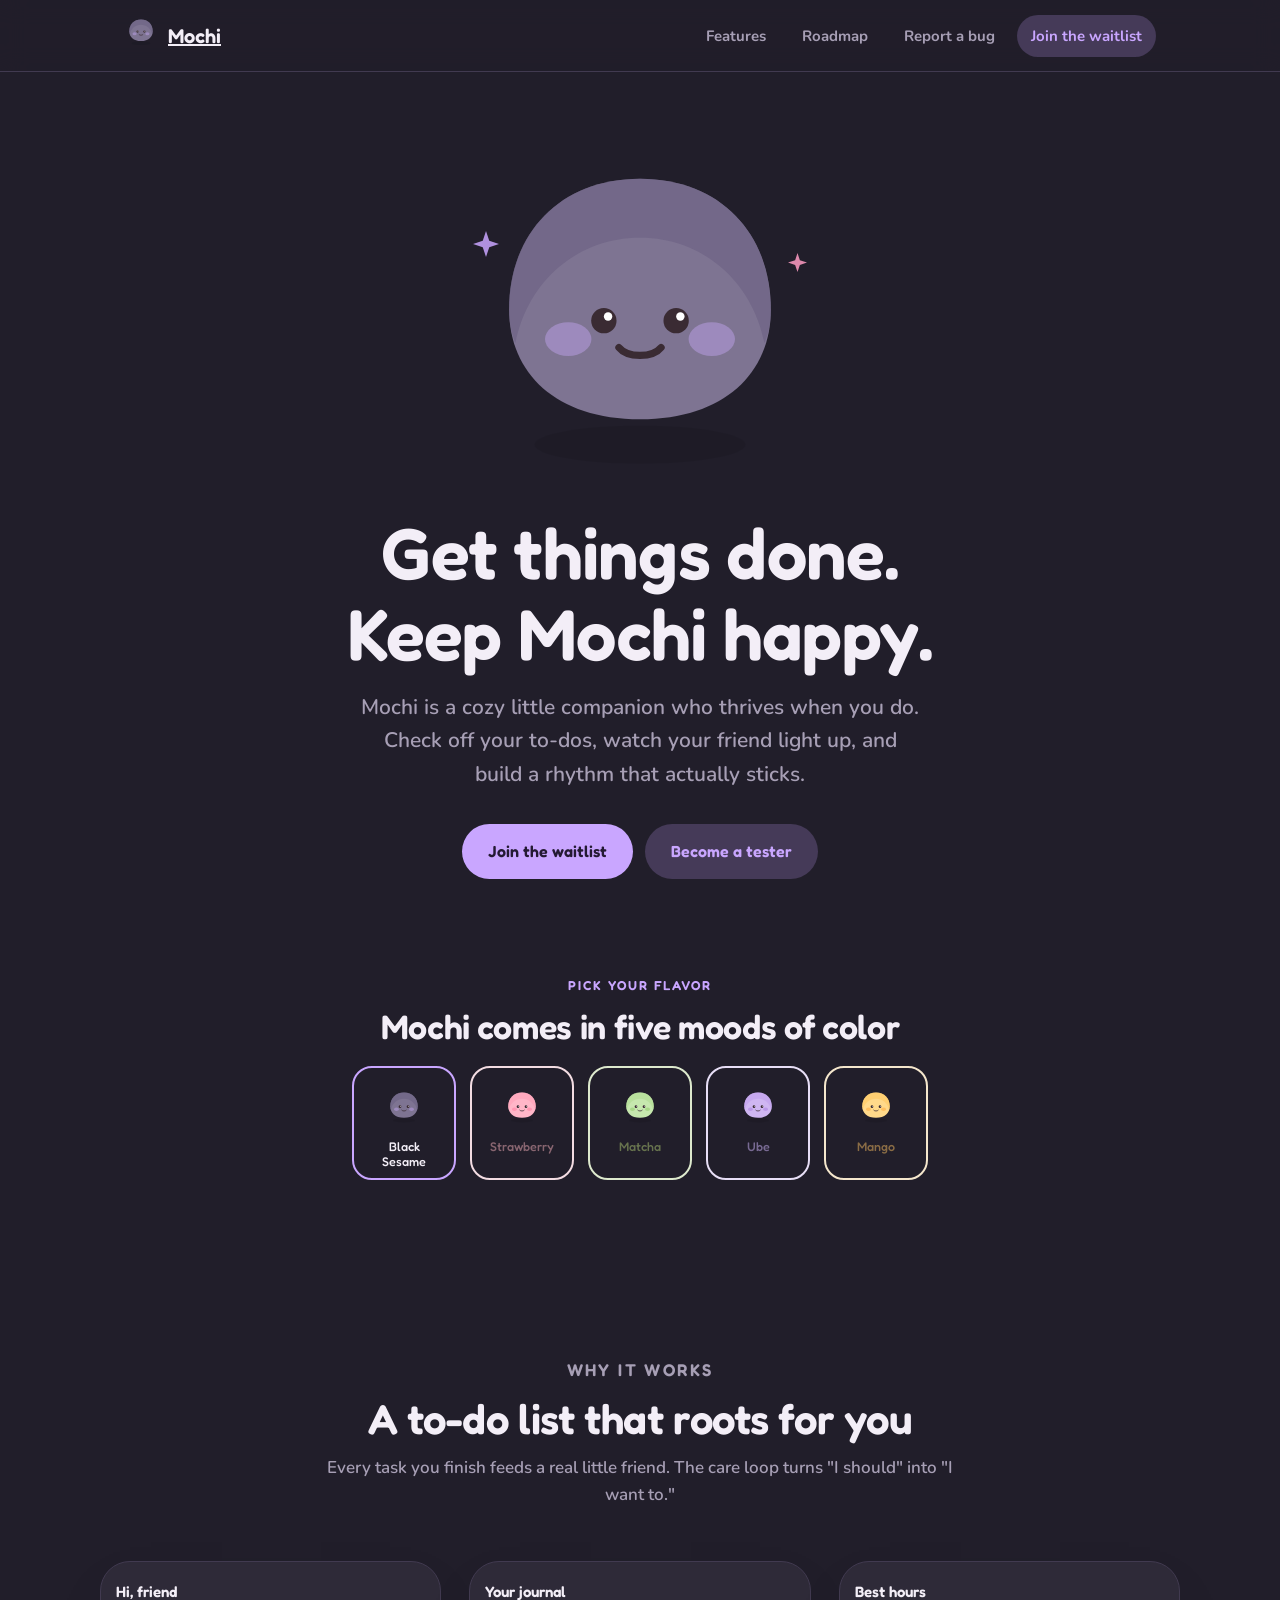
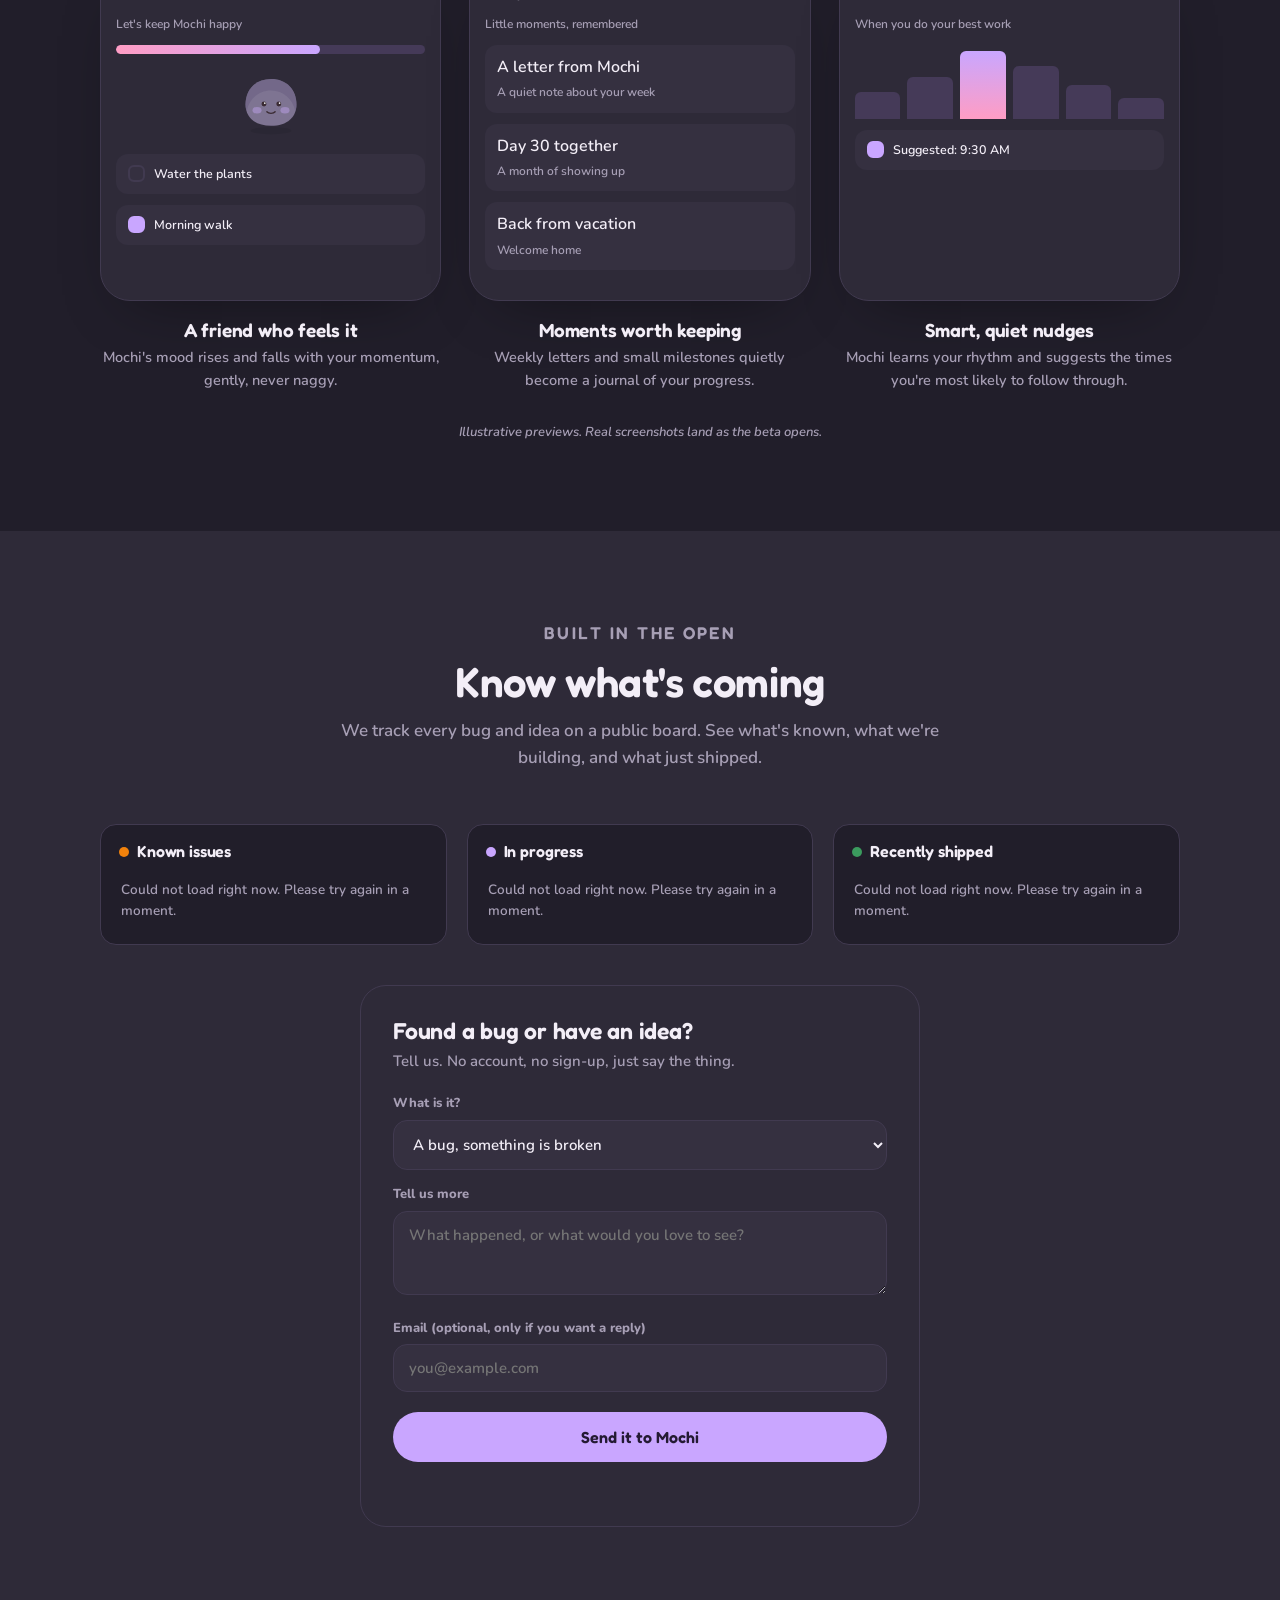
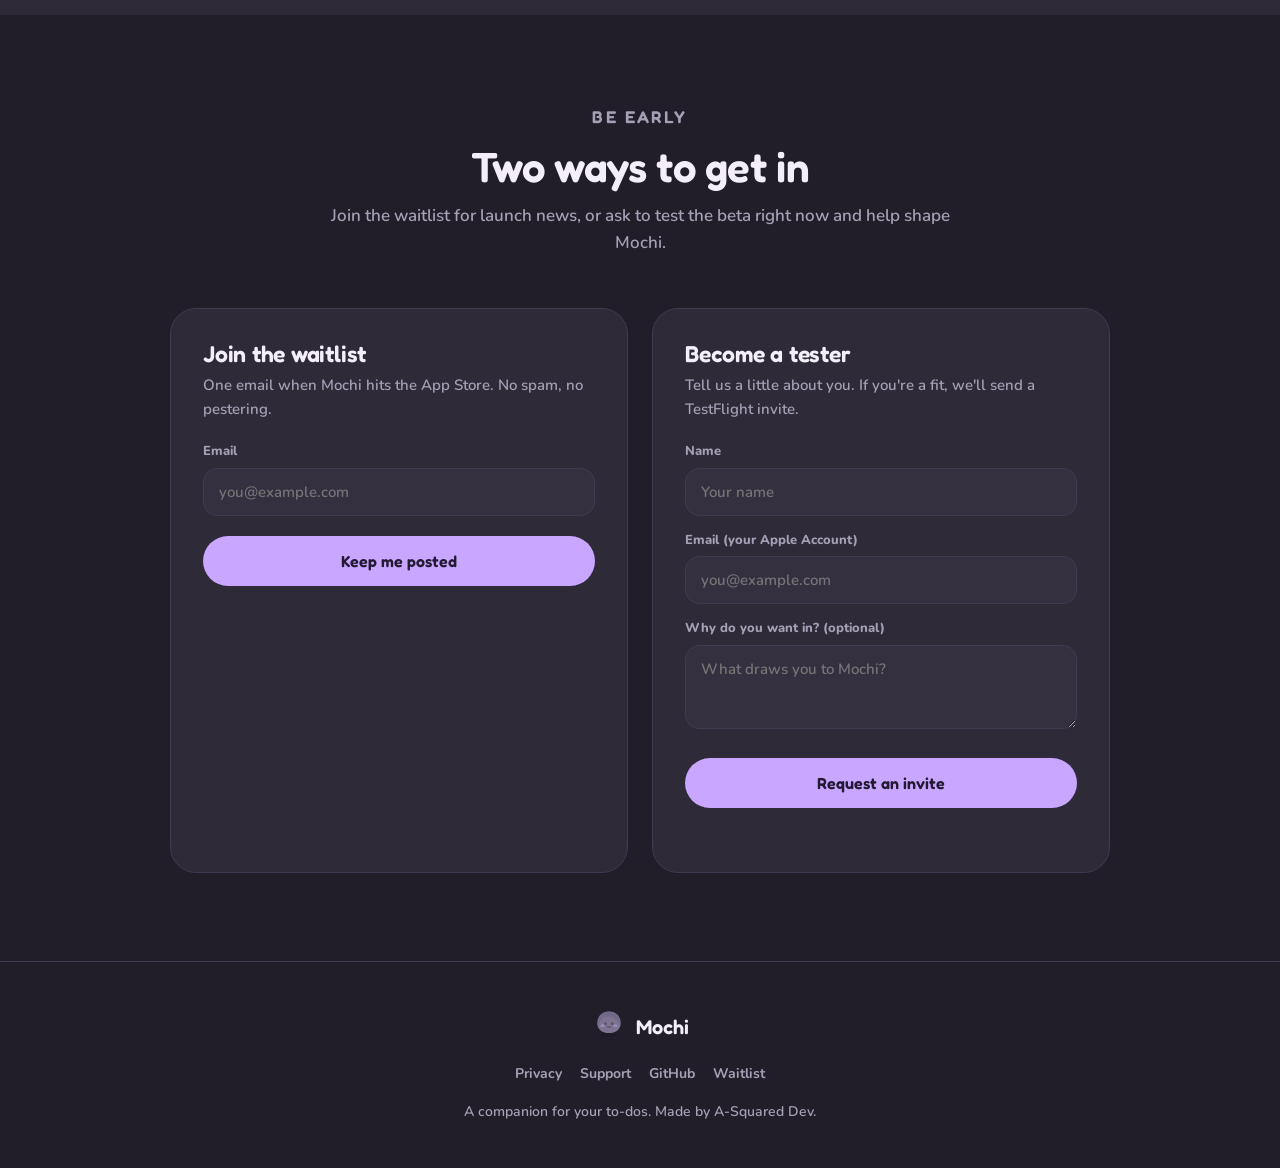
==== commit 2997f6b4: "Make the roadmap board pull live from GitHub issues Replaces the hand-typed placeholder cards with a" ====
--- a/docs/index.html
+++ b/docs/index.html
@@ -170,7 +170,8 @@
   .dot { width:10px; height:10px; border-radius:99px; flex:none; }
   .dot.known { background:#F2820C; } .dot.prog { background:#C9A6FF; } .dot.done { background:#3B9B5E; }
   .card { background:var(--surface2); border-radius:11px; padding:11px 13px; margin-bottom:10px; font-size:14px; font-weight:700; transition:background .5s; }
-  .card span { display:block; color:var(--muted); font-weight:600; font-size:12.5px; margin-top:3px; }
+  .card span { display:block; color:var(--muted); font-weight:600; font-size:12.5px; margin-top:3px; text-transform:capitalize; }
+  .col-empty { color:var(--muted); font-size:13.5px; font-weight:600; padding:4px 2px; }
 
   /* ---- Forms ---- */
   .duo { display:grid; grid-template-columns:1fr 1fr; gap:24px; max-width:940px; margin:0 auto; }
@@ -310,18 +311,15 @@
     <div class="board">
       <div class="col">
         <h3><span class="dot known"></span> Known issues</h3>
-        <div class="card">Widget time can lag 30 min<span>Being investigated</span></div>
-        <div class="card">Sandbox subs expire fast<span>Expected in TestFlight</span></div>
+        <div class="col-body" id="col-known"><p class="col-empty">Loading...</p></div>
       </div>
       <div class="col">
         <h3><span class="dot prog"></span> In progress</h3>
-        <div class="card">Editor layout refresh<span>Design locked, building</span></div>
-        <div class="card">Effort sizing on tasks<span>In testing</span></div>
+        <div class="col-body" id="col-prog"><p class="col-empty">Loading...</p></div>
       </div>
       <div class="col">
         <h3><span class="dot done"></span> Recently shipped</h3>
-        <div class="card">Journal tab<span>Live</span></div>
-        <div class="card">Best Hours insights<span>Live</span></div>
+        <div class="col-body" id="col-done"><p class="col-empty">Loading...</p></div>
       </div>
     </div>
     <div class="form-card" id="feedback" style="max-width:560px; margin:40px auto 0">
@@ -543,6 +541,54 @@
       }
     });
   });
+
+  // ---- Live roadmap board ----
+  // Pulls issues from the public GitHub repo and renders them here, so
+  // visitors see the real list without ever leaving the site. Open issues
+  // land under Known issues (or In progress if labeled "in progress");
+  // recently closed issues show under Recently shipped. Read-only + public,
+  // so no account is needed to view. Managing the roadmap = managing issues.
+  (async function loadBoard() {
+    const known = document.getElementById('col-known');
+    const prog = document.getElementById('col-prog');
+    const done = document.getElementById('col-done');
+    if (!known) return;
+    const fill = (el, list, subFn, emptyMsg) => {
+      el.innerHTML = '';
+      if (!list.length) {
+        const p = document.createElement('p');
+        p.className = 'col-empty'; p.textContent = emptyMsg; el.appendChild(p); return;
+      }
+      list.forEach(it => {
+        const c = document.createElement('div'); c.className = 'card'; c.textContent = it.title;
+        const sub = subFn(it);
+        if (sub) { const s = document.createElement('span'); s.textContent = sub; c.appendChild(s); }
+        el.appendChild(c);
+      });
+    };
+    try {
+      const res = await fetch('https://api.github.com/repos/A-SquaredDev/MochiBuddy/issues?state=all&per_page=100',
+        { headers: { Accept: 'application/vnd.github+json' } });
+      if (!res.ok) throw new Error('status ' + res.status);
+      const all = (await res.json()).filter(i => !i.pull_request);
+      const has = (i, n) => (i.labels || []).some(l => (l.name || '').toLowerCase() === n);
+      const firstLabel = i => (i.labels || []).map(l => l.name).find(n => n.toLowerCase() !== 'in progress');
+      const open = all.filter(i => i.state === 'open');
+      fill(known, open.filter(i => !has(i, 'in progress')), i => firstLabel(i), 'Nothing reported right now.');
+      fill(prog, open.filter(i => has(i, 'in progress')), () => 'Being worked on', 'Nothing in progress yet.');
+      fill(done, all.filter(i => i.state === 'closed')
+        .sort((a, b) => new Date(b.closed_at) - new Date(a.closed_at)).slice(0, 6),
+        () => 'Shipped', 'Nothing shipped yet.');
+    } catch (e) {
+      [known, prog, done].forEach(el => {
+        el.innerHTML = '';
+        const p = document.createElement('p');
+        p.className = 'col-empty';
+        p.textContent = 'Could not load right now. Please try again in a moment.';
+        el.appendChild(p);
+      });
+    }
+  })();
 </script>
 </body>
 </html>
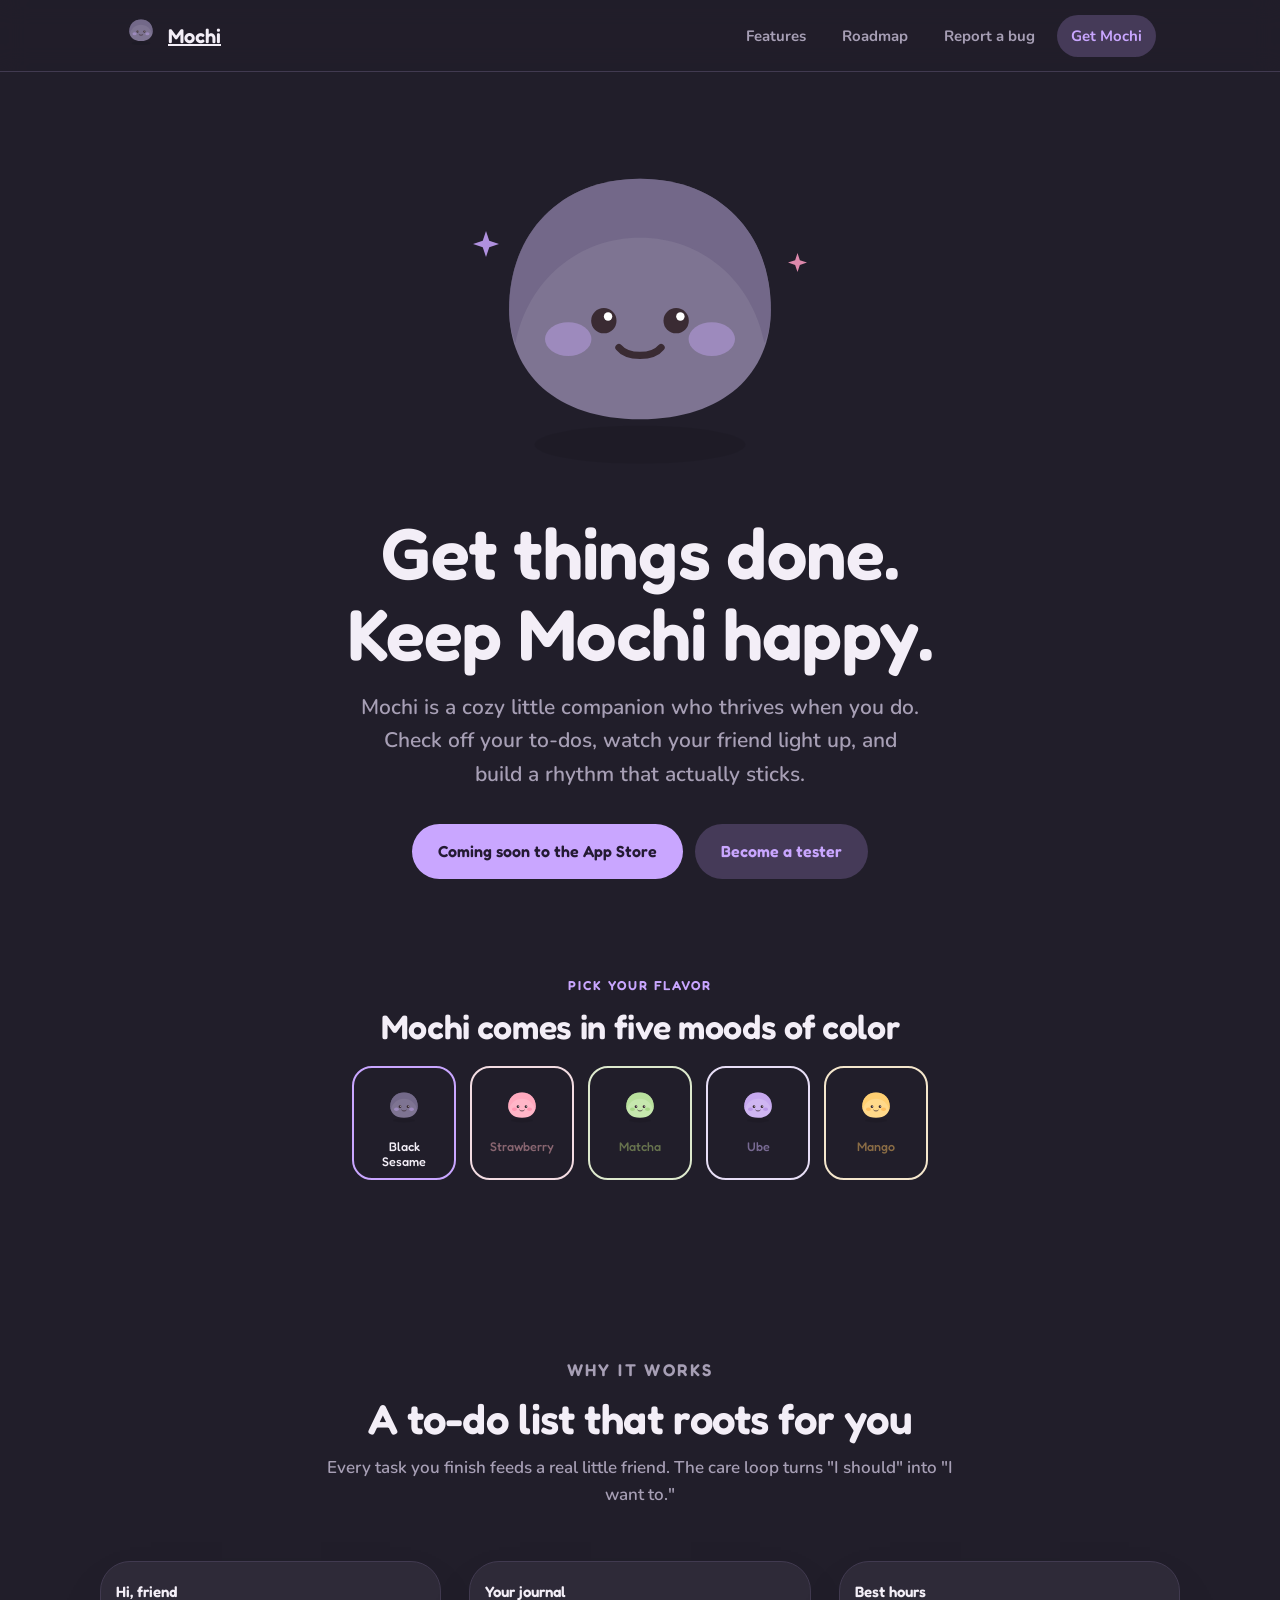
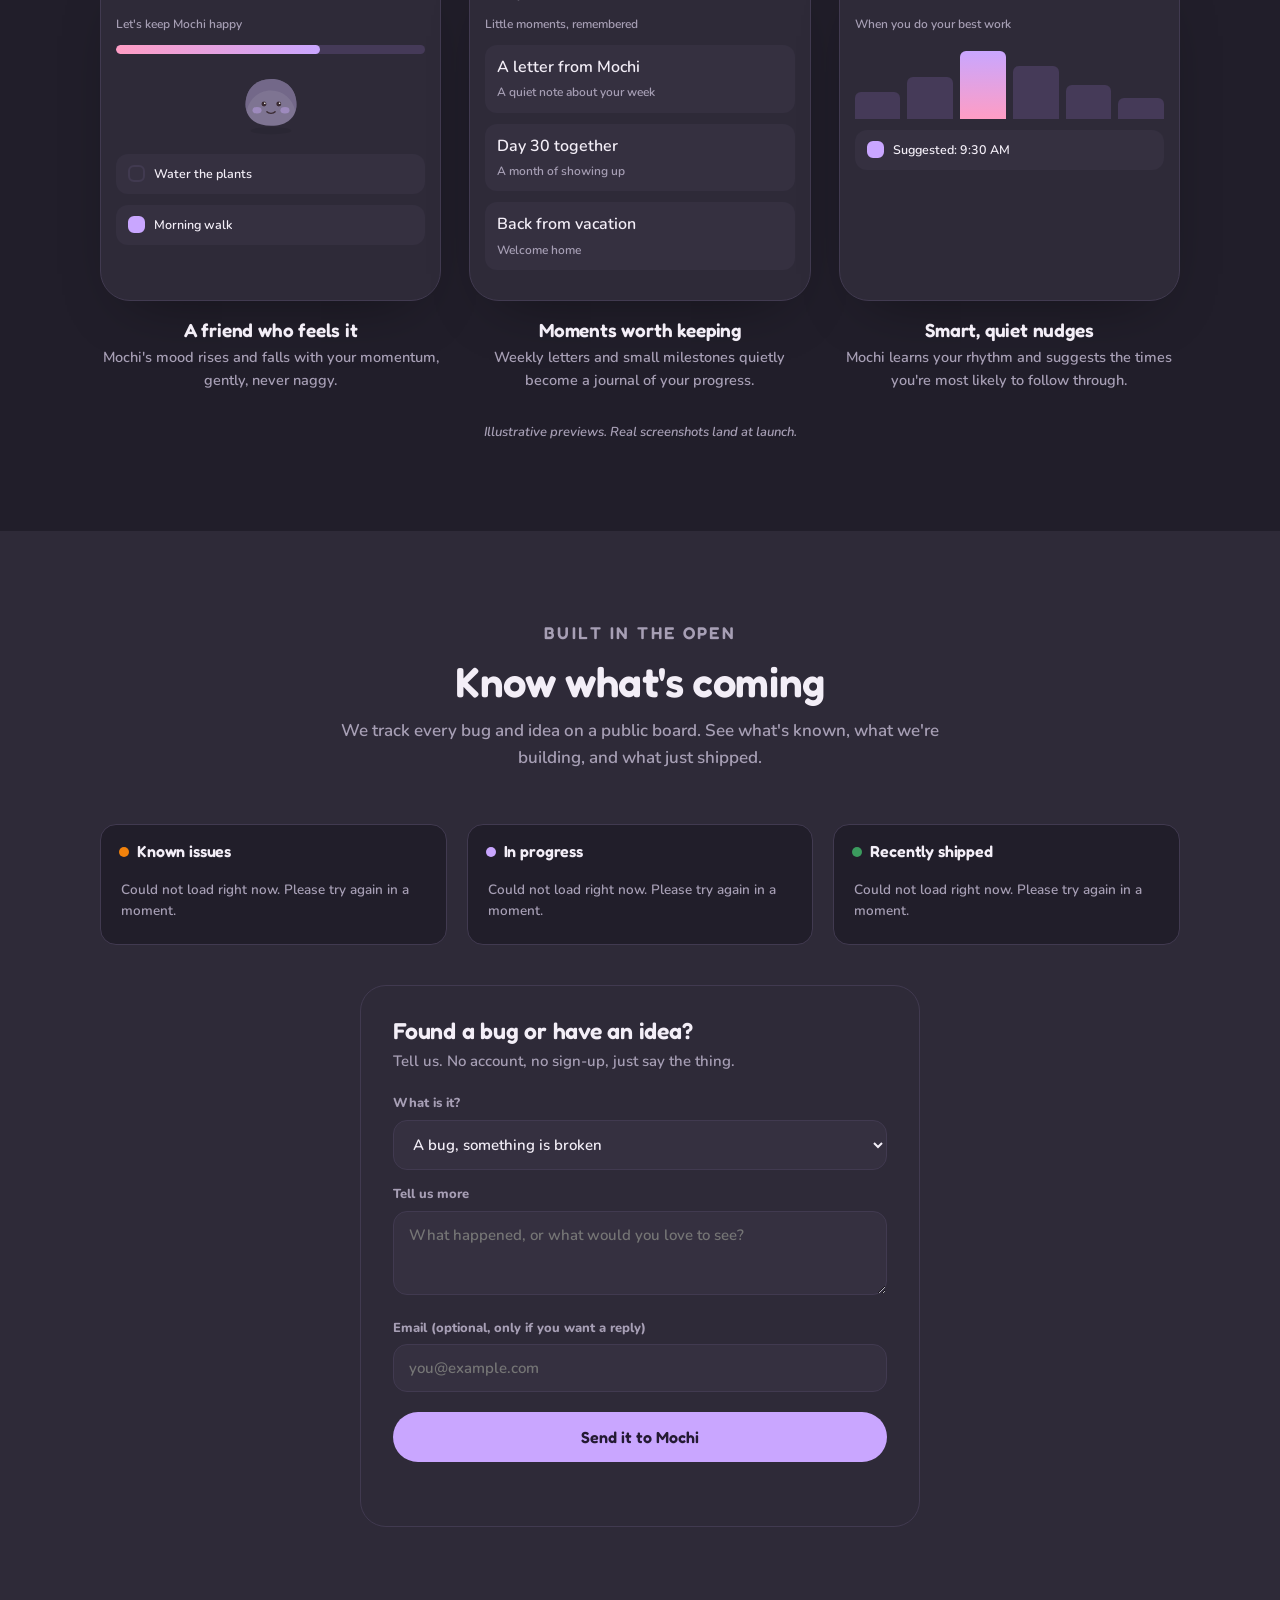
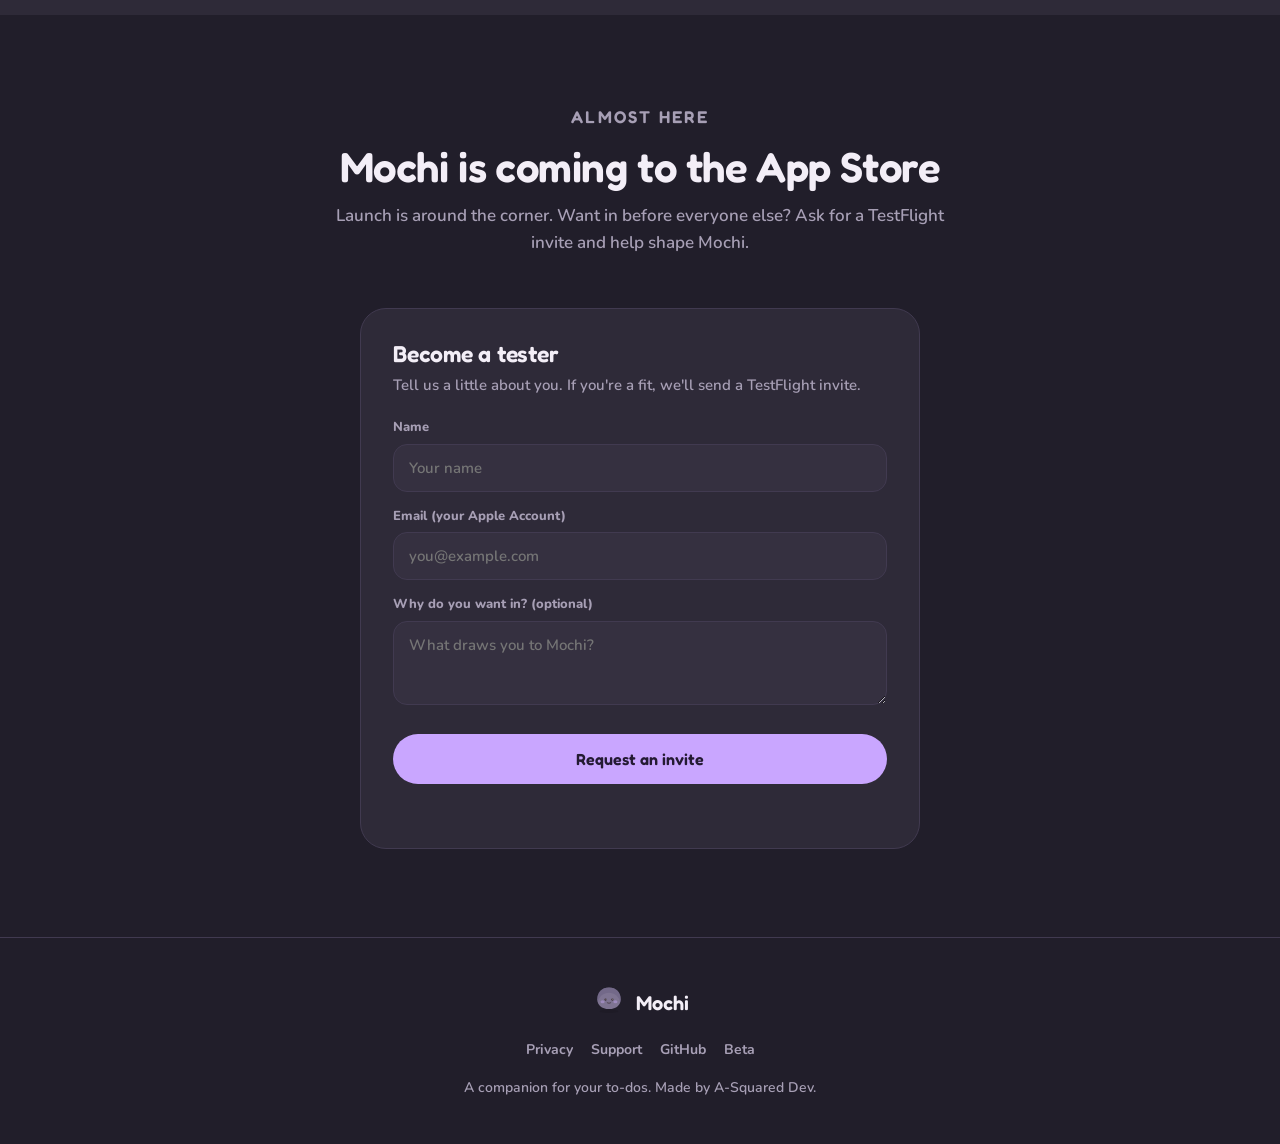
==== commit 45a671fd: "MochiBuddy site: marketing page, privacy policy, support" ====
--- a/docs/index.html
+++ b/docs/index.html
@@ -4,7 +4,7 @@
 <meta charset="utf-8">
 <meta name="viewport" content="width=device-width, initial-scale=1">
 <title>Mochi - A companion for your to-dos</title>
-<meta name="description" content="Mochi is a cozy companion-pet to-do app. Care for a little friend by getting your tasks done. Join the waitlist or become a beta tester.">
+<meta name="description" content="Mochi is a cozy companion-pet to-do app. Care for a little friend by getting your tasks done. Coming soon to the App Store.">
 <link rel="preconnect" href="https://fonts.googleapis.com">
 <link rel="preconnect" href="https://fonts.gstatic.com" crossorigin>
 <link href="https://fonts.googleapis.com/css2?family=Fredoka:wght@400;500;600;700&family=Nunito:wght@400;600;700;800&display=swap" rel="stylesheet">
@@ -215,7 +215,7 @@
       <a class="hide-sm" href="#features">Features</a>
       <a class="hide-sm" href="#roadmap">Roadmap</a>
       <a class="hide-sm" href="#feedback">Report a bug</a>
-      <a class="cta" href="#join">Join the waitlist</a>
+      <a class="cta" href="#join">Get Mochi</a>
     </nav>
   </div>
 </header>
@@ -235,7 +235,7 @@
     <h1>Get things done.<br>Keep Mochi happy.</h1>
     <p class="lede">Mochi is a cozy little companion who thrives when you do. Check off your to-dos, watch your friend light up, and build a rhythm that actually sticks.</p>
     <div class="hero-cta">
-      <a class="btn" href="#join">Join the waitlist</a>
+      <a class="btn" href="#join">Coming soon to the App Store</a>
       <a class="btn ghost" href="#tester">Become a tester</a>
     </div>
   </div>
@@ -297,7 +297,7 @@
         <p>Mochi learns your rhythm and suggests the times you're most likely to follow through.</p>
       </div>
     </div>
-    <p class="shot-note">Illustrative previews. Real screenshots land as the beta opens.</p>
+    <p class="shot-note">Illustrative previews. Real screenshots land at launch.</p>
   </div>
 </section>
 
@@ -354,25 +354,11 @@
 <section id="join">
   <div class="wrap">
     <div class="section-head">
-      <p class="eyebrow">Be early</p>
-      <h2>Two ways to get in</h2>
-      <p>Join the waitlist for launch news, or ask to test the beta right now and help shape Mochi.</p>
-    </div>
-    <div class="duo">
-      <div class="form-card">
-        <h3>Join the waitlist</h3>
-        <p>One email when Mochi hits the App Store. No spam, no pestering.</p>
-        <form class="mochi-form" action="https://formspree.io/f/mvzeldwa" method="POST">
-          <input type="hidden" name="signup_type" value="waitlist">
-          <input type="hidden" name="_subject" value="MochiBuddy waitlist signup">
-          <div class="field">
-            <label for="wl-email">Email</label>
-            <input id="wl-email" type="email" name="email" required placeholder="you@example.com">
-          </div>
-          <button class="btn" type="submit">Keep me posted</button>
-          <div class="form-msg" role="status"></div>
-        </form>
-      </div>
+      <p class="eyebrow">Almost here</p>
+      <h2>Mochi is coming to the App Store</h2>
+      <p>Launch is around the corner. Want in before everyone else? Ask for a TestFlight invite and help shape Mochi.</p>
+    </div>
+    <div class="duo" style="grid-template-columns:1fr; max-width:560px; margin-left:auto; margin-right:auto">
       <div class="form-card" id="tester">
         <h3>Become a tester</h3>
         <p>Tell us a little about you. If you're a fit, we'll send a TestFlight invite.</p>
@@ -406,7 +392,7 @@
       <a href="privacy/">Privacy</a>
       <a href="support/">Support</a>
       <a href="https://github.com/A-SquaredDev/MochiBuddy" target="_blank" rel="noopener">GitHub</a>
-      <a href="#join">Waitlist</a>
+      <a href="#tester">Beta</a>
     </nav>
     <div>A companion for your to-dos. Made by A-Squared Dev.</div>
   </div>
@@ -527,8 +513,7 @@
         if (res.ok) {
           form.reset();
           var kind = form.querySelector('[name=signup_type]').value;
-          msg.textContent = kind === 'waitlist' ? "You're on the list. Talk soon."
-            : kind === 'feedback' ? "Thank you. Mochi hears you."
+          msg.textContent = kind === 'feedback' ? "Thank you. Mochi hears you."
             : "Got it. We'll be in touch about a TestFlight invite.";
           msg.className = 'form-msg ok';
         } else {
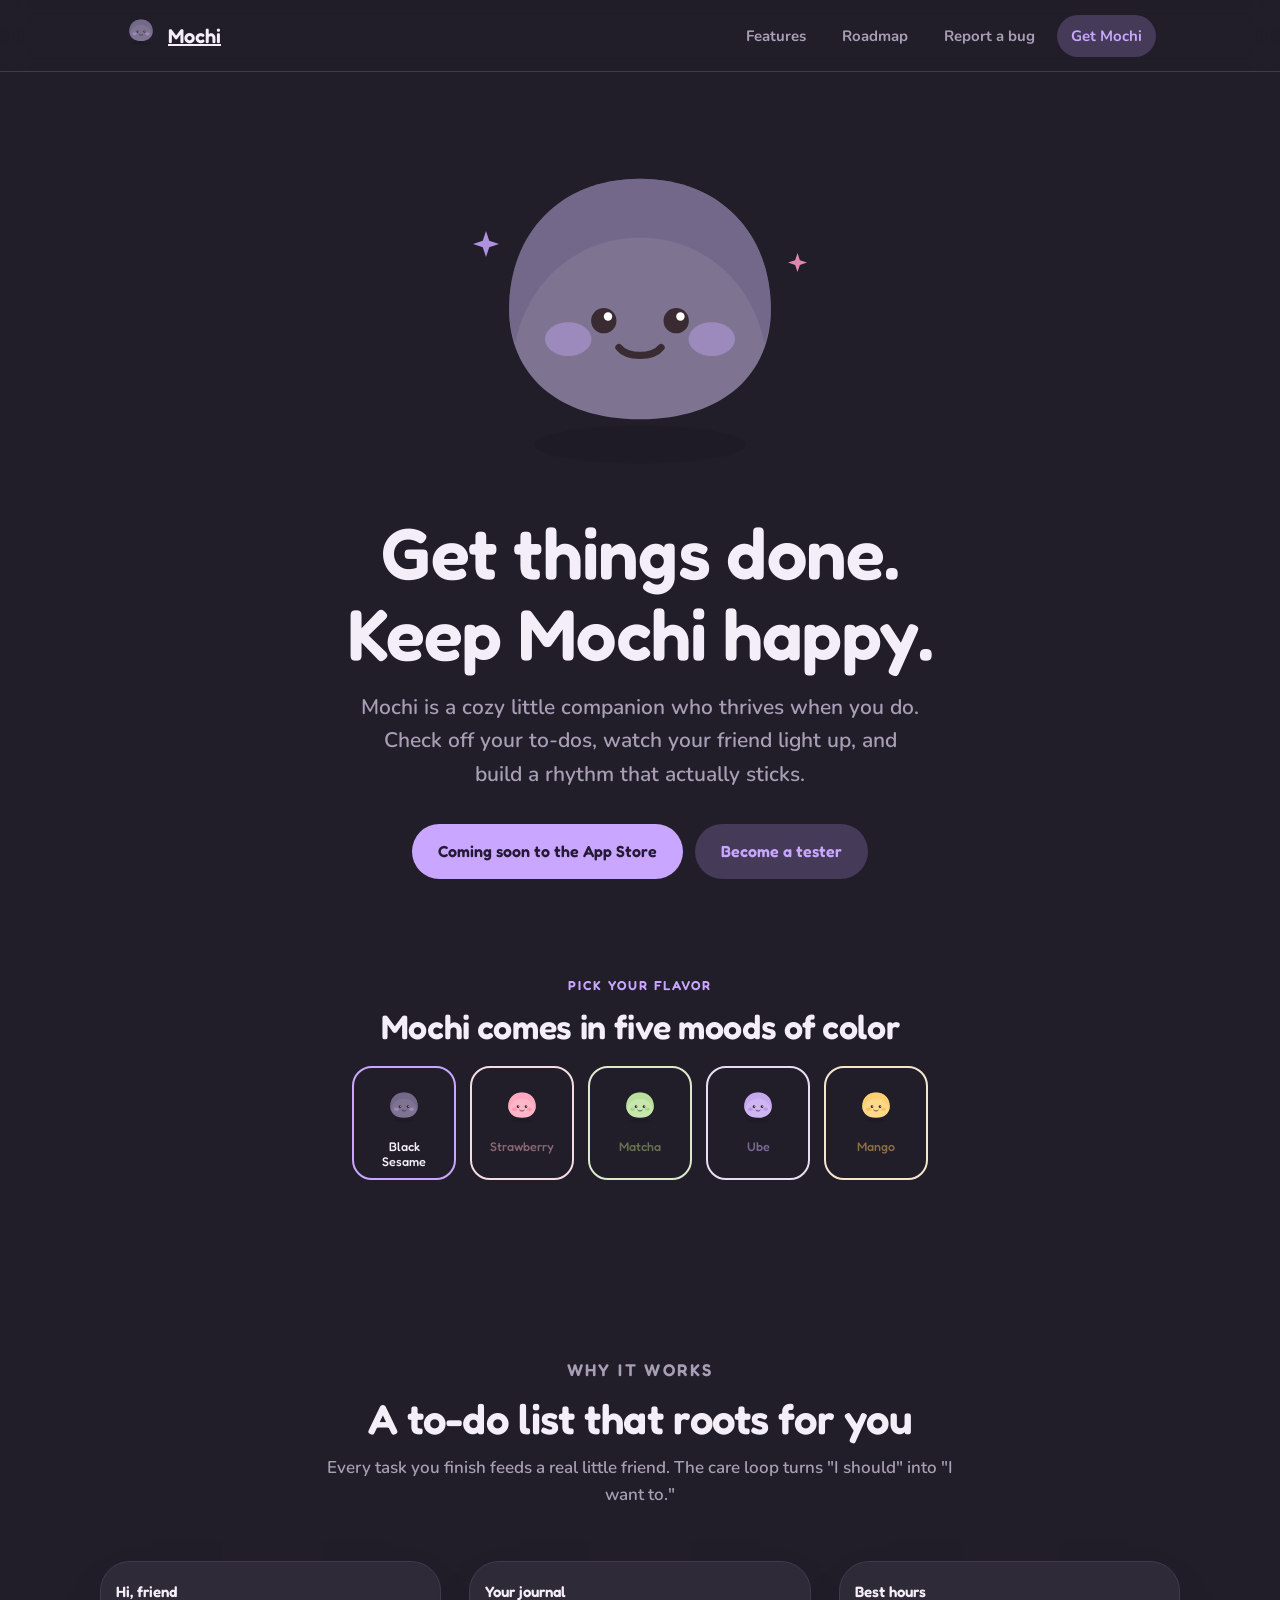
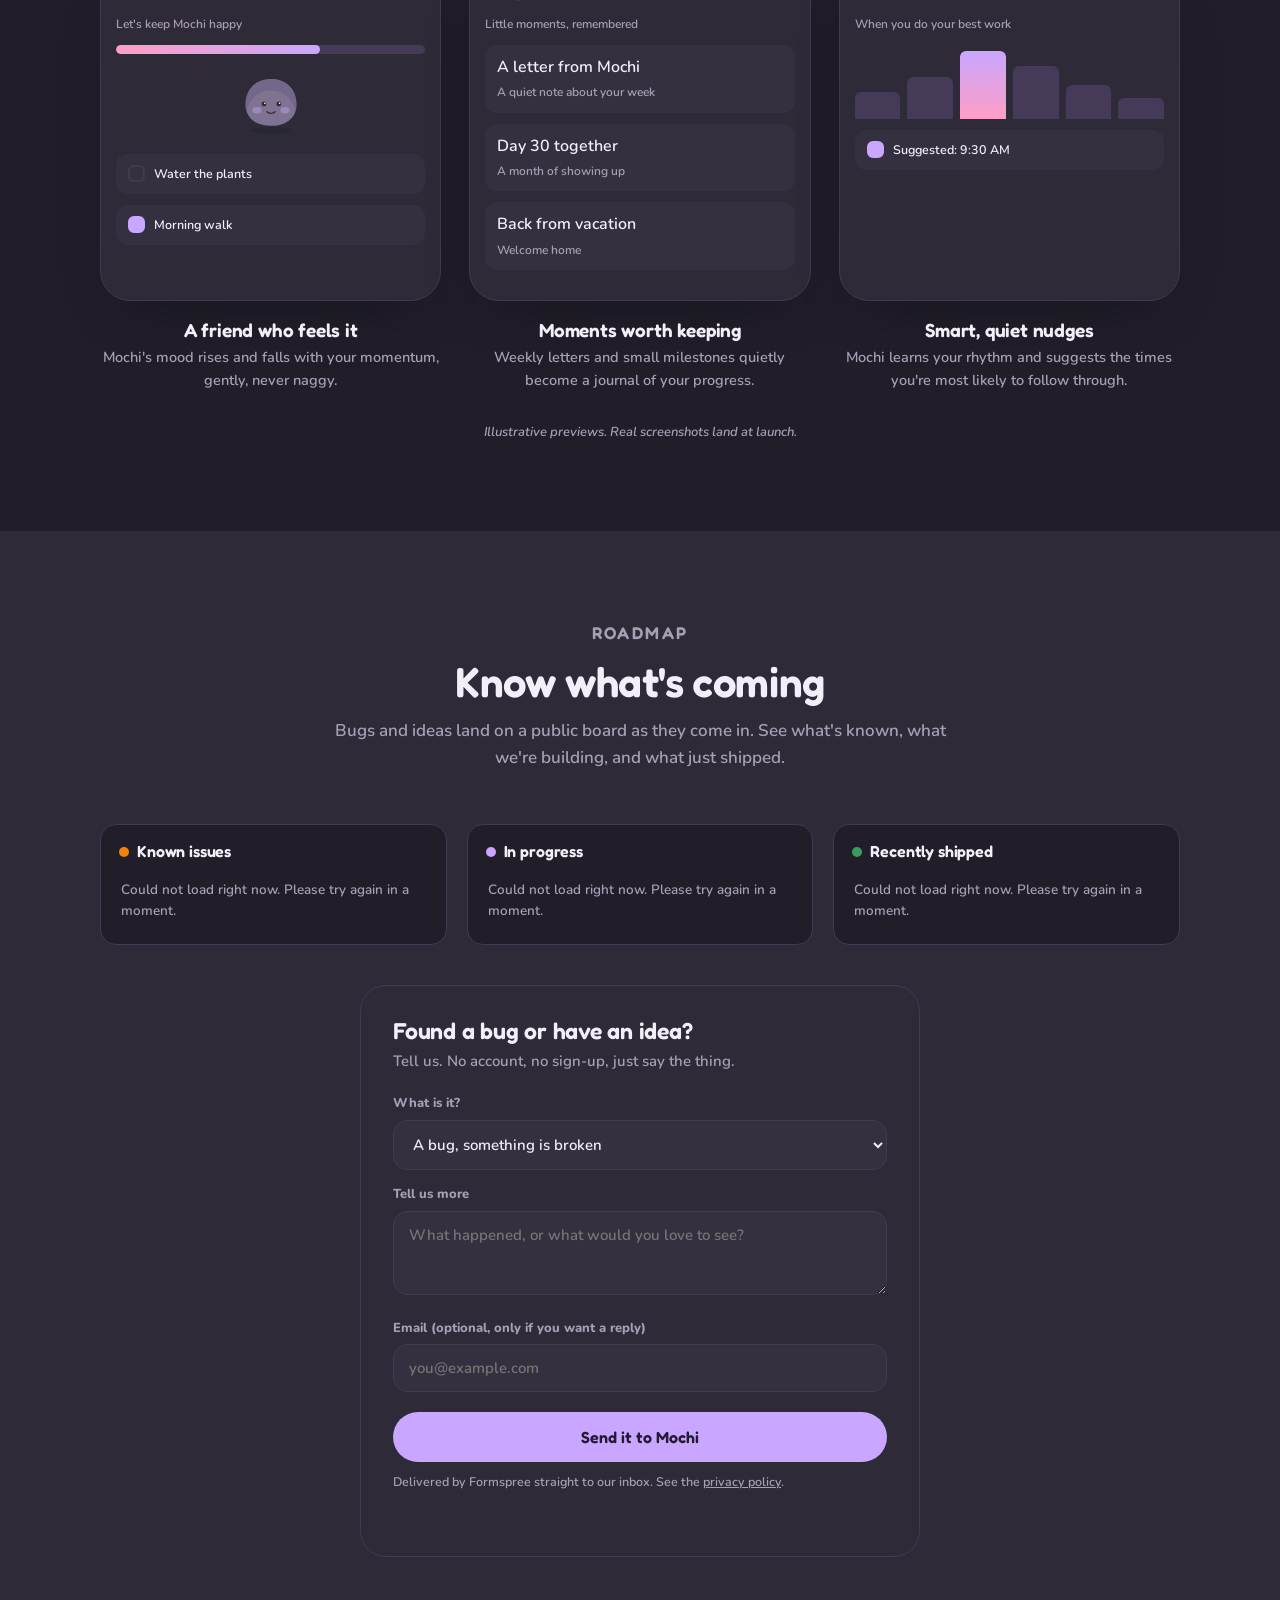
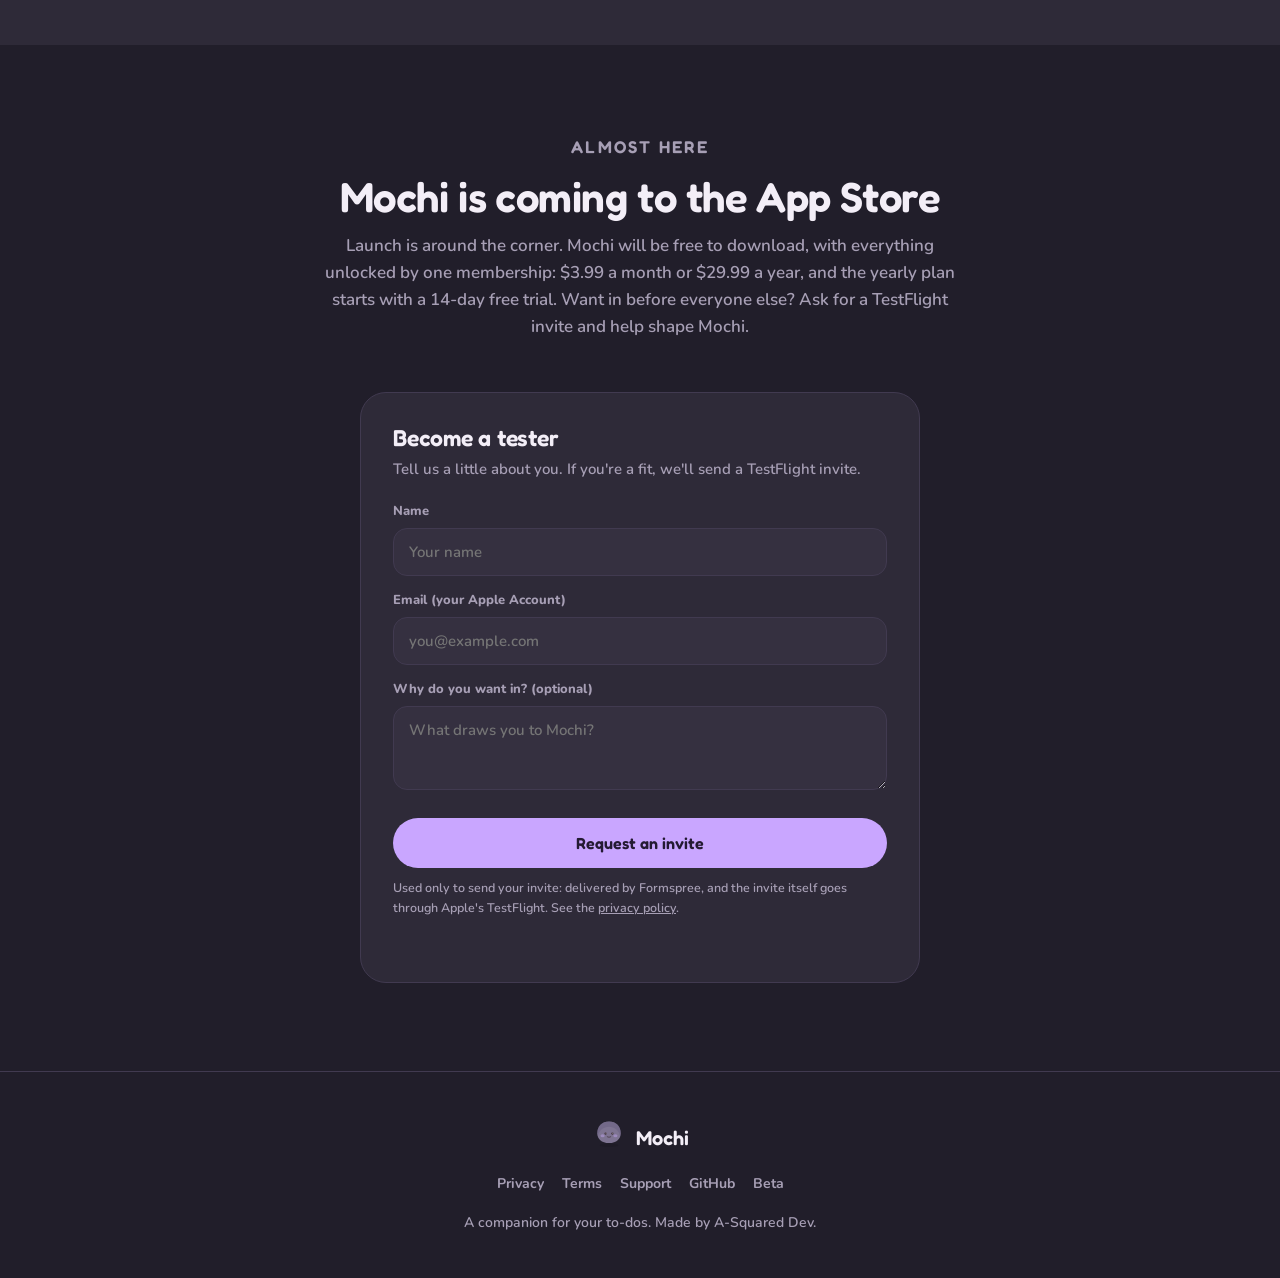
==== commit 3671867a: "Add Terms of Service; true up privacy policy and landing-page disclosures - New /terms/ page: member" ====
--- a/docs/index.html
+++ b/docs/index.html
@@ -304,9 +304,9 @@
 <section class="roadmap" id="roadmap">
   <div class="wrap">
     <div class="section-head">
-      <p class="eyebrow">Built in the open</p>
+      <p class="eyebrow">Roadmap</p>
       <h2>Know what's coming</h2>
-      <p>We track every bug and idea on a public board. See what's known, what we're building, and what just shipped.</p>
+      <p>Bugs and ideas land on a public board as they come in. See what's known, what we're building, and what just shipped.</p>
     </div>
     <div class="board">
       <div class="col">
@@ -345,6 +345,7 @@
           <input id="fb-email" type="email" name="email" placeholder="you@example.com">
         </div>
         <button class="btn" type="submit">Send it to Mochi</button>
+        <p style="color:var(--muted);font-size:12.5px;margin:10px 0 0">Delivered by Formspree straight to our inbox. See the <a href="privacy/">privacy policy</a>.</p>
         <div class="form-msg" role="status"></div>
       </form>
     </div>
@@ -356,7 +357,7 @@
     <div class="section-head">
       <p class="eyebrow">Almost here</p>
       <h2>Mochi is coming to the App Store</h2>
-      <p>Launch is around the corner. Want in before everyone else? Ask for a TestFlight invite and help shape Mochi.</p>
+      <p>Launch is around the corner. Mochi will be free to download, with everything unlocked by one membership: $3.99 a month or $29.99 a year, and the yearly plan starts with a 14-day free trial. Want in before everyone else? Ask for a TestFlight invite and help shape Mochi.</p>
     </div>
     <div class="duo" style="grid-template-columns:1fr; max-width:560px; margin-left:auto; margin-right:auto">
       <div class="form-card" id="tester">
@@ -378,6 +379,7 @@
             <textarea id="t-why" name="reason" placeholder="What draws you to Mochi?"></textarea>
           </div>
           <button class="btn" type="submit">Request an invite</button>
+          <p style="color:var(--muted);font-size:12.5px;margin:10px 0 0">Used only to send your invite: delivered by Formspree, and the invite itself goes through Apple's TestFlight. See the <a href="privacy/">privacy policy</a>.</p>
           <div class="form-msg" role="status"></div>
         </form>
       </div>
@@ -390,6 +392,7 @@
     <div class="brand"><span id="footPet"></span> Mochi</div>
     <nav>
       <a href="privacy/">Privacy</a>
+      <a href="terms/">Terms</a>
       <a href="support/">Support</a>
       <a href="https://github.com/A-SquaredDev/MochiBuddy" target="_blank" rel="noopener">GitHub</a>
       <a href="#tester">Beta</a>
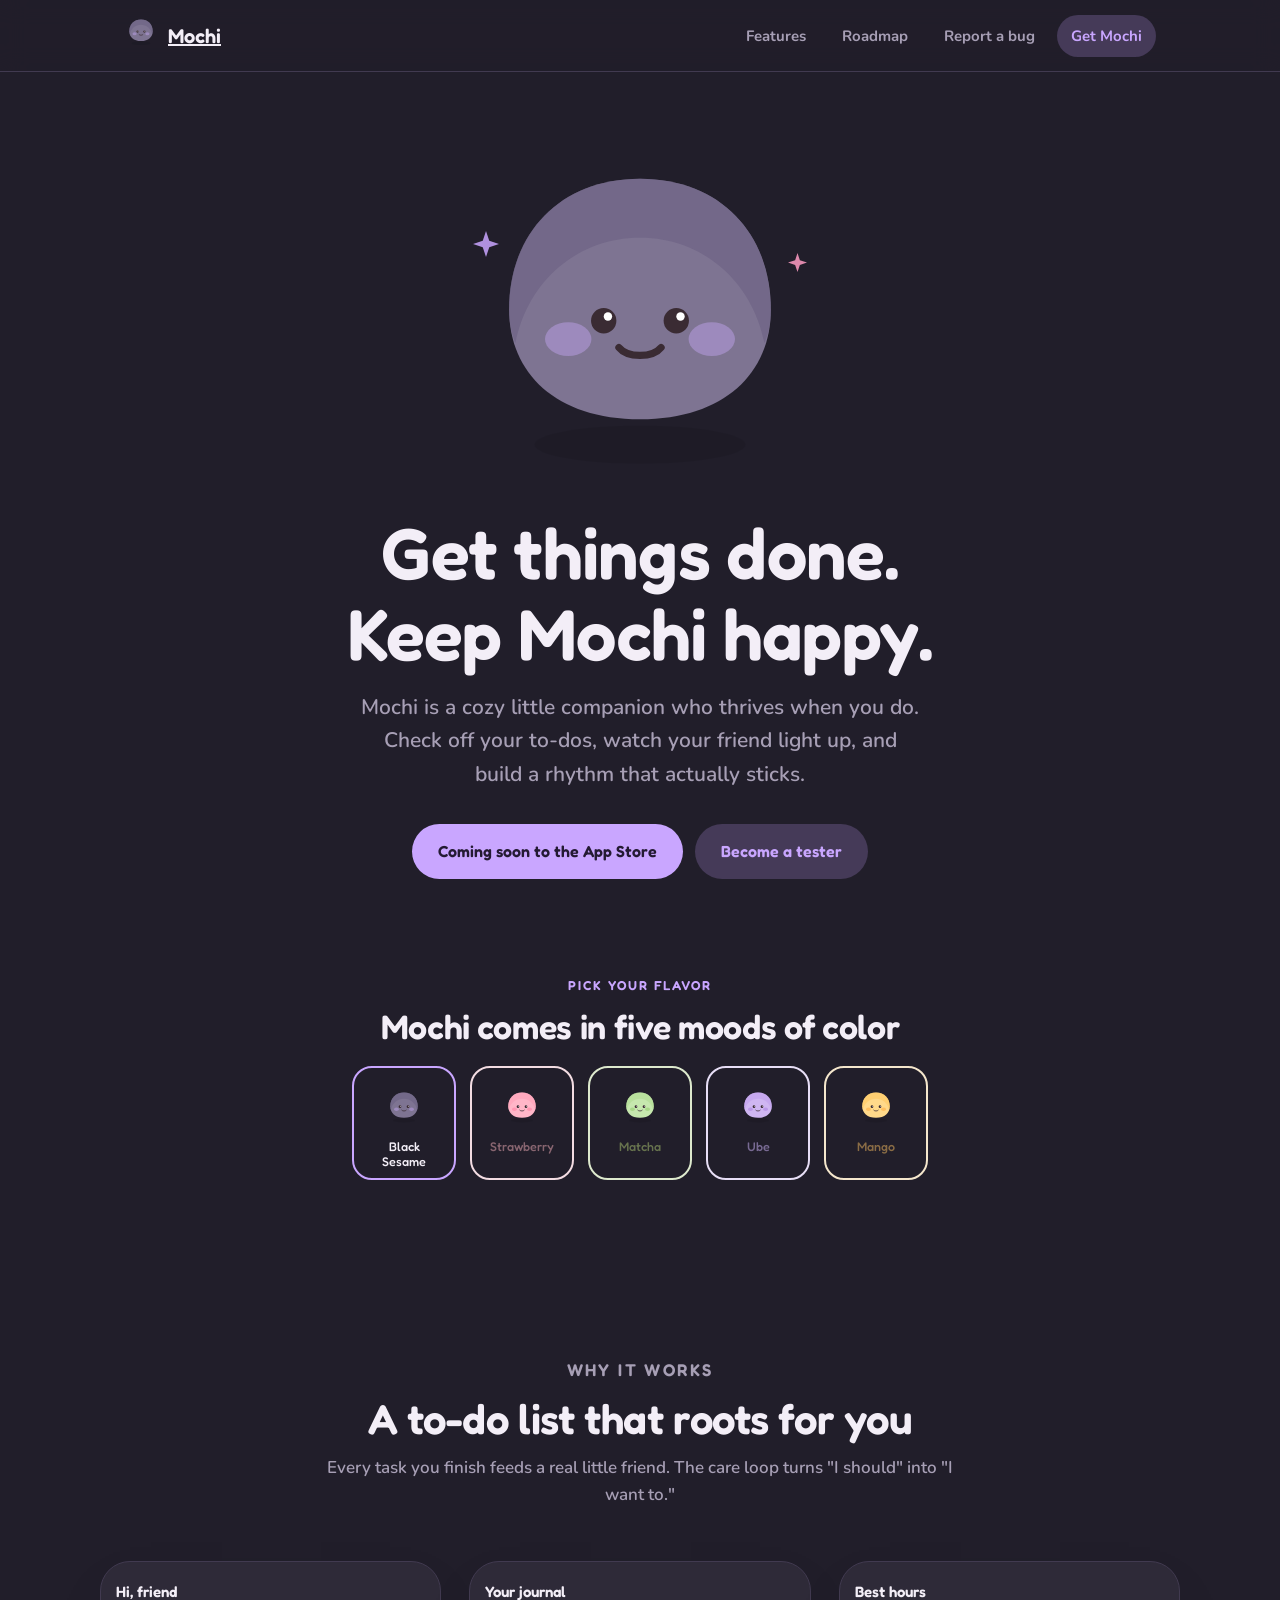
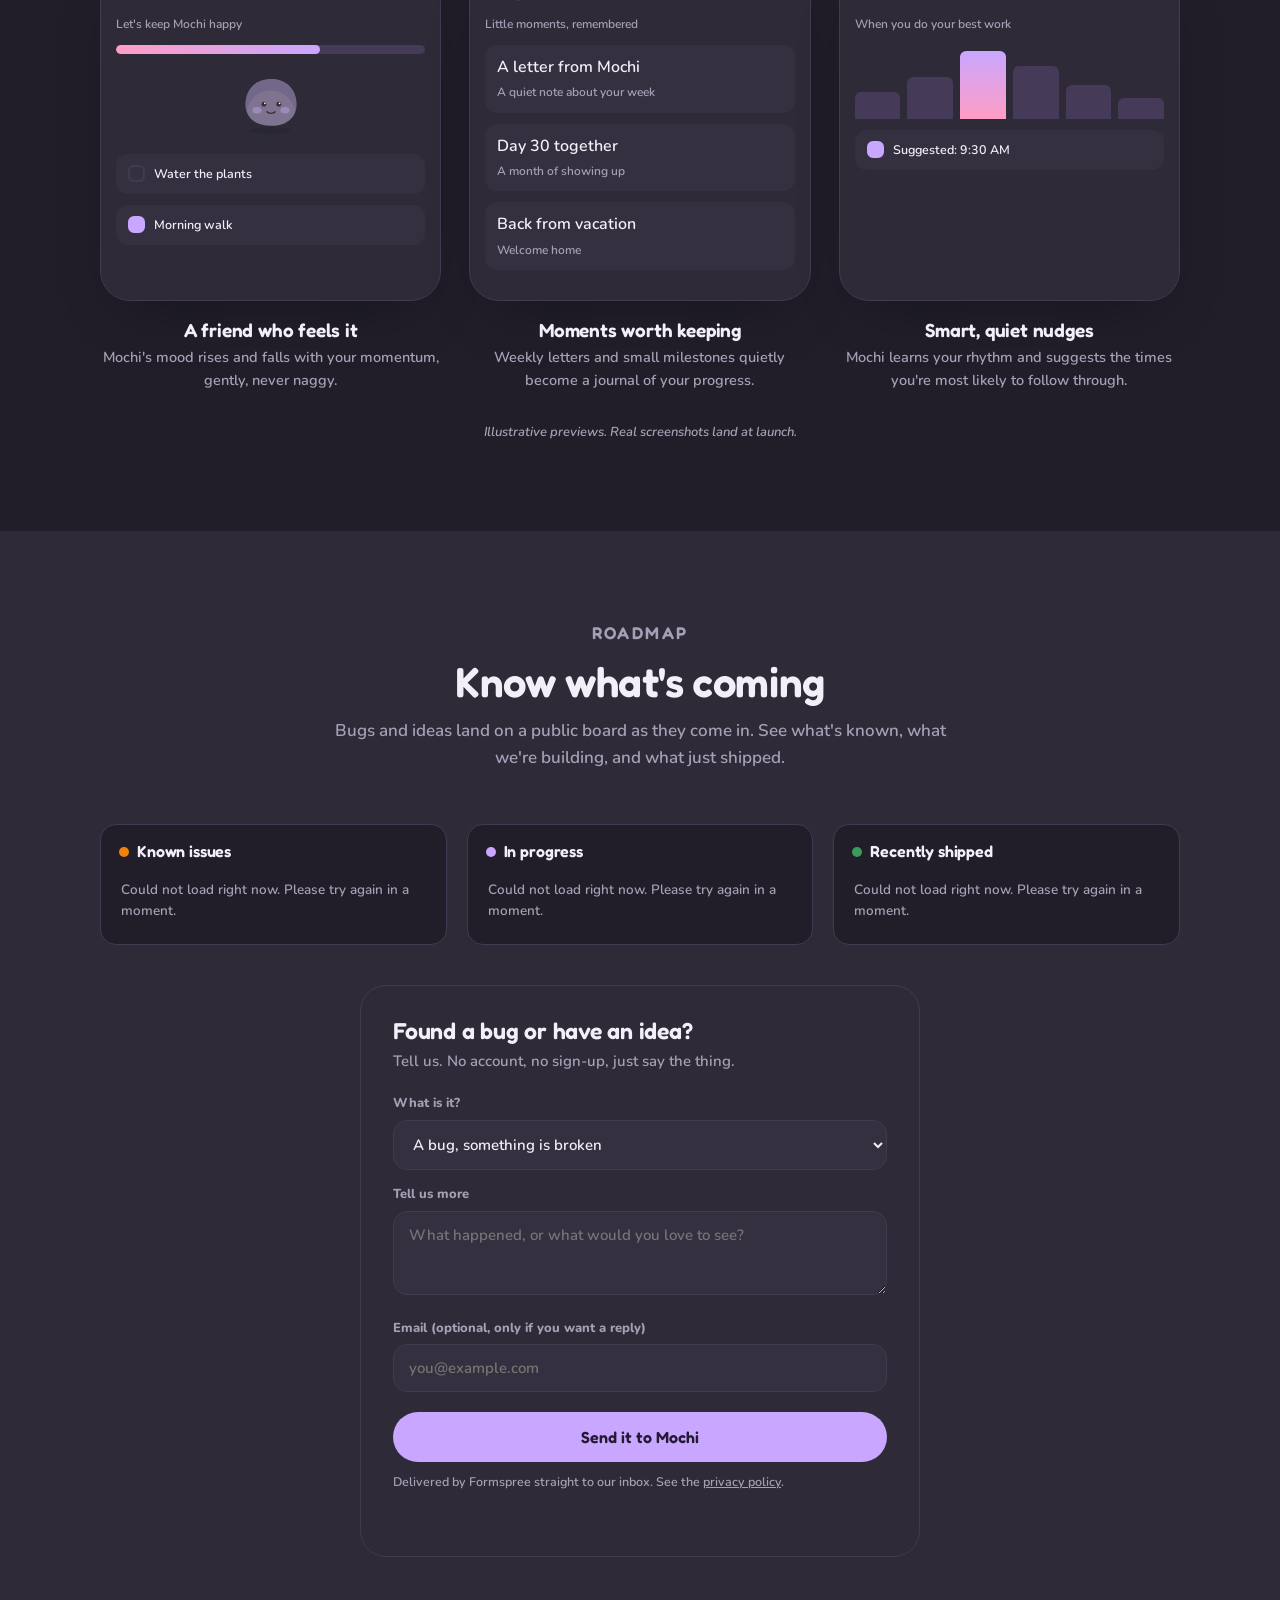
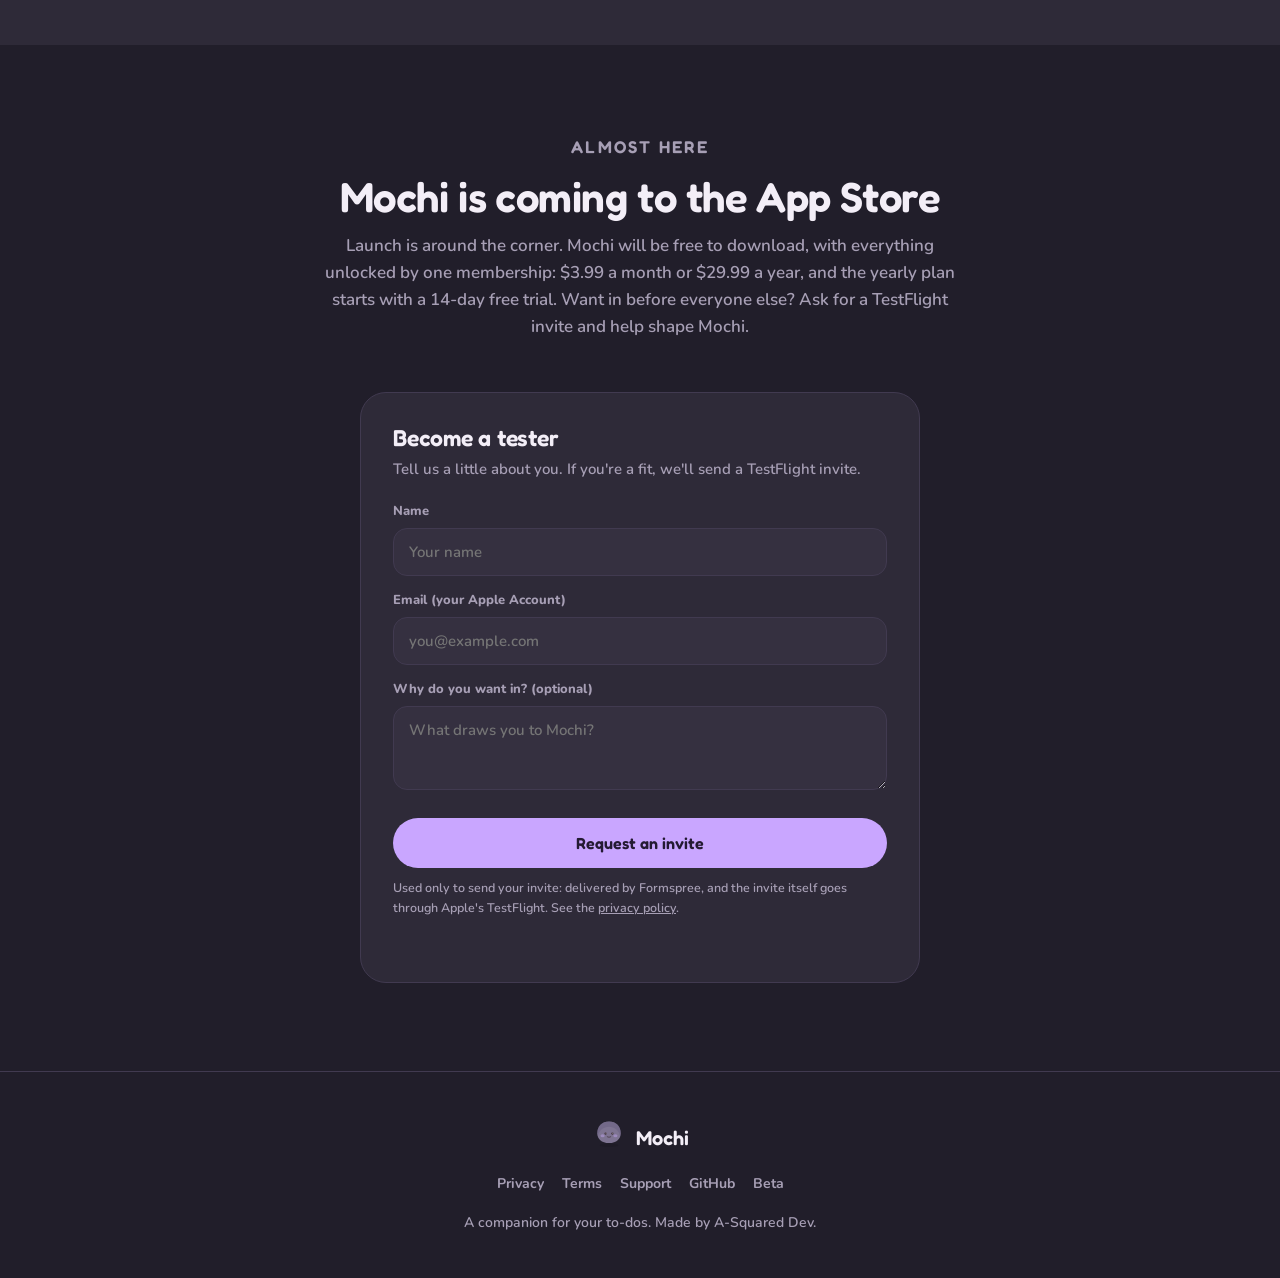
==== commit defbc3a1: "Add a honeypot field to both Formspree forms" ====
--- a/docs/index.html
+++ b/docs/index.html
@@ -328,6 +328,7 @@
       <form class="mochi-form" action="https://formspree.io/f/mvzeldwa" method="POST">
         <input type="hidden" name="signup_type" value="feedback">
         <input type="hidden" name="_subject" value="MochiBuddy feedback">
+        <input type="text" name="_gotcha" style="display:none" tabindex="-1" autocomplete="off" aria-hidden="true">
         <div class="field">
           <label for="fb-kind">What is it?</label>
           <select id="fb-kind" name="kind">
@@ -366,6 +367,7 @@
         <form class="mochi-form" action="https://formspree.io/f/mvzeldwa" method="POST">
           <input type="hidden" name="signup_type" value="beta_tester">
           <input type="hidden" name="_subject" value="MochiBuddy tester request">
+          <input type="text" name="_gotcha" style="display:none" tabindex="-1" autocomplete="off" aria-hidden="true">
           <div class="field">
             <label for="t-name">Name</label>
             <input id="t-name" type="text" name="name" required placeholder="Your name">
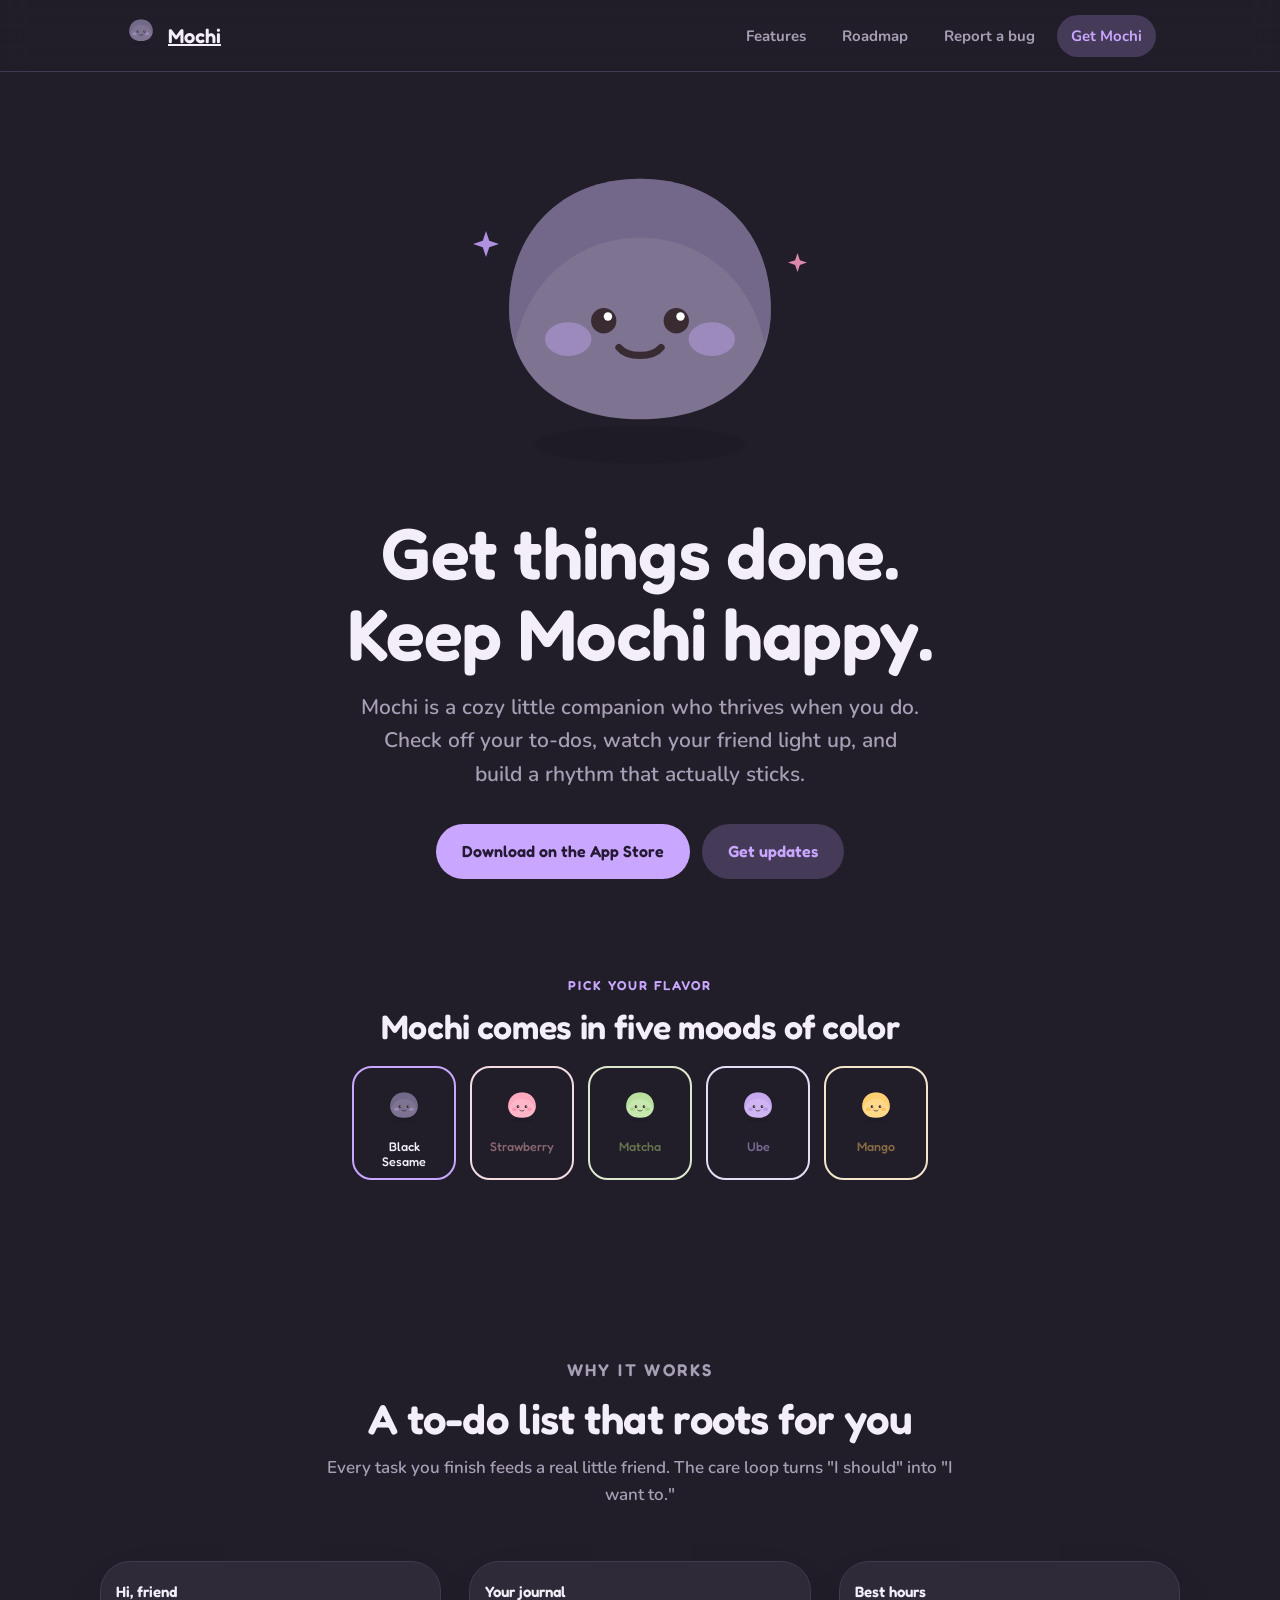
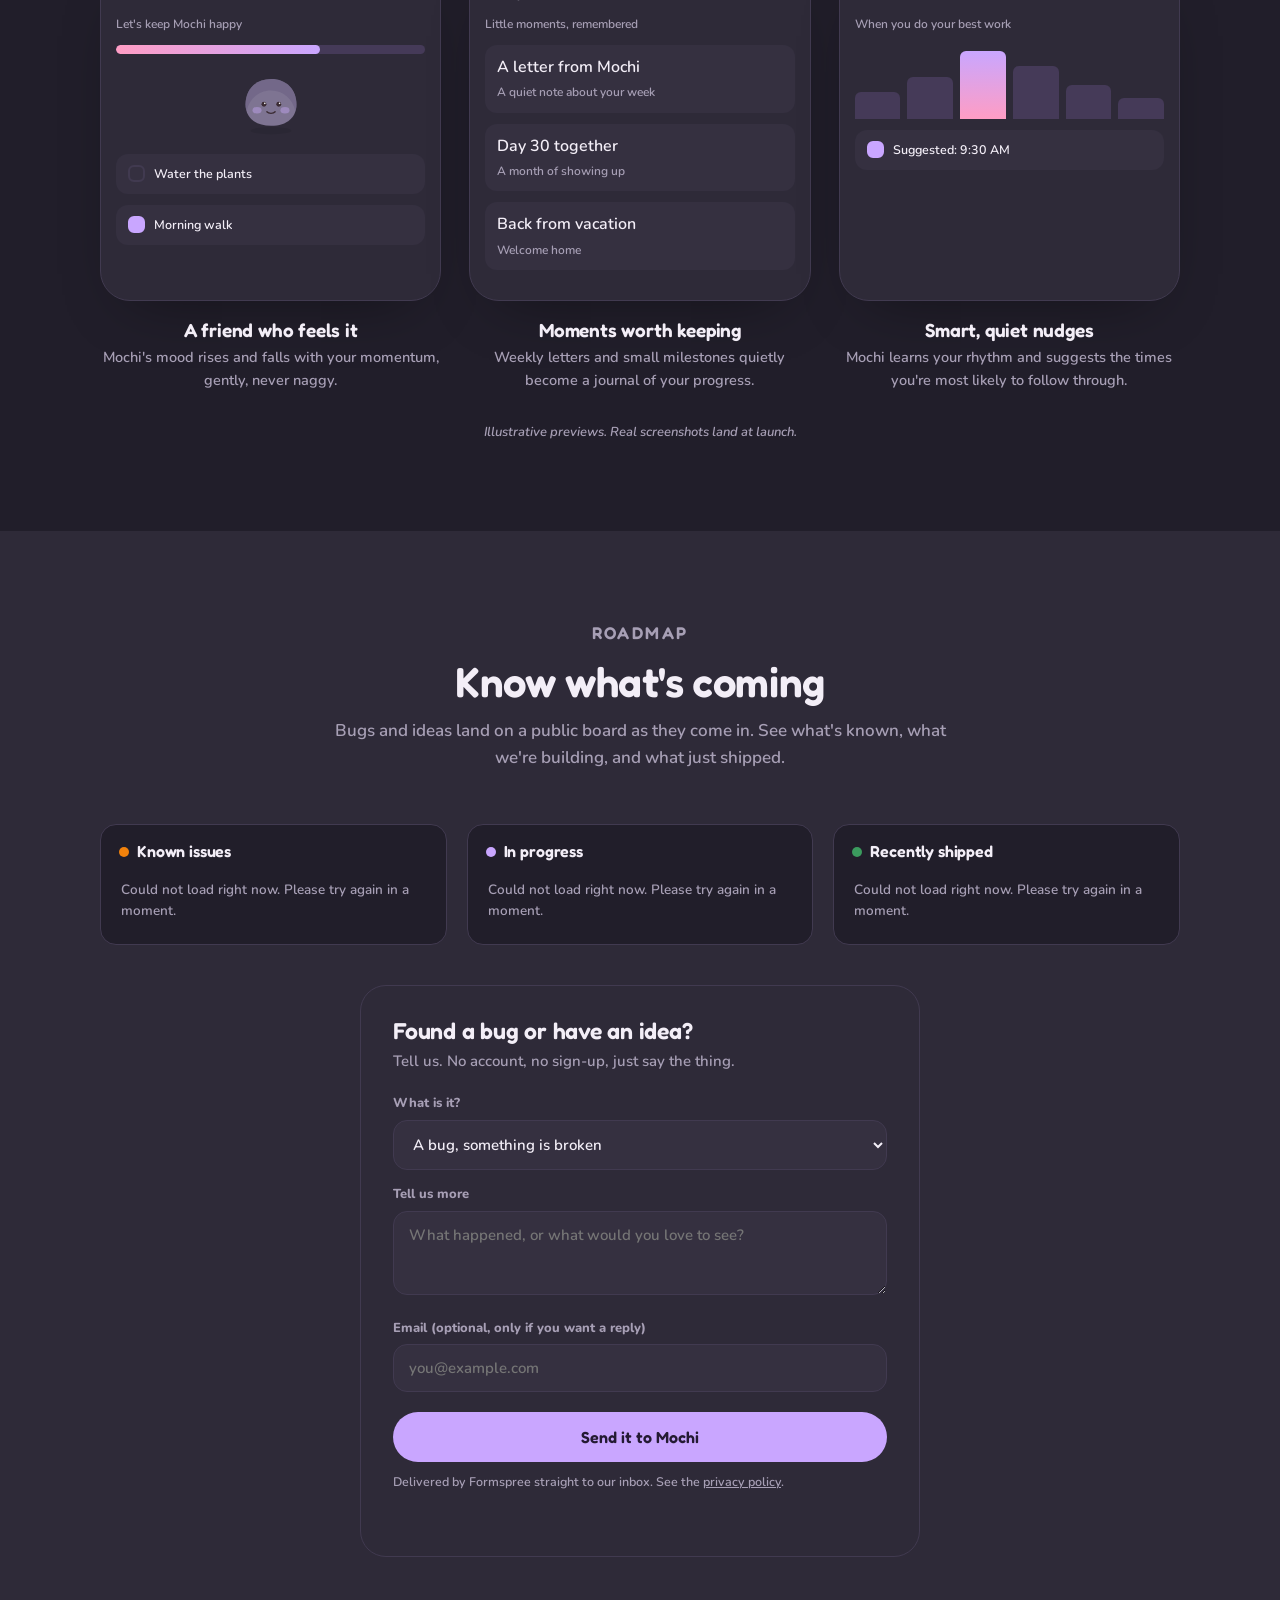
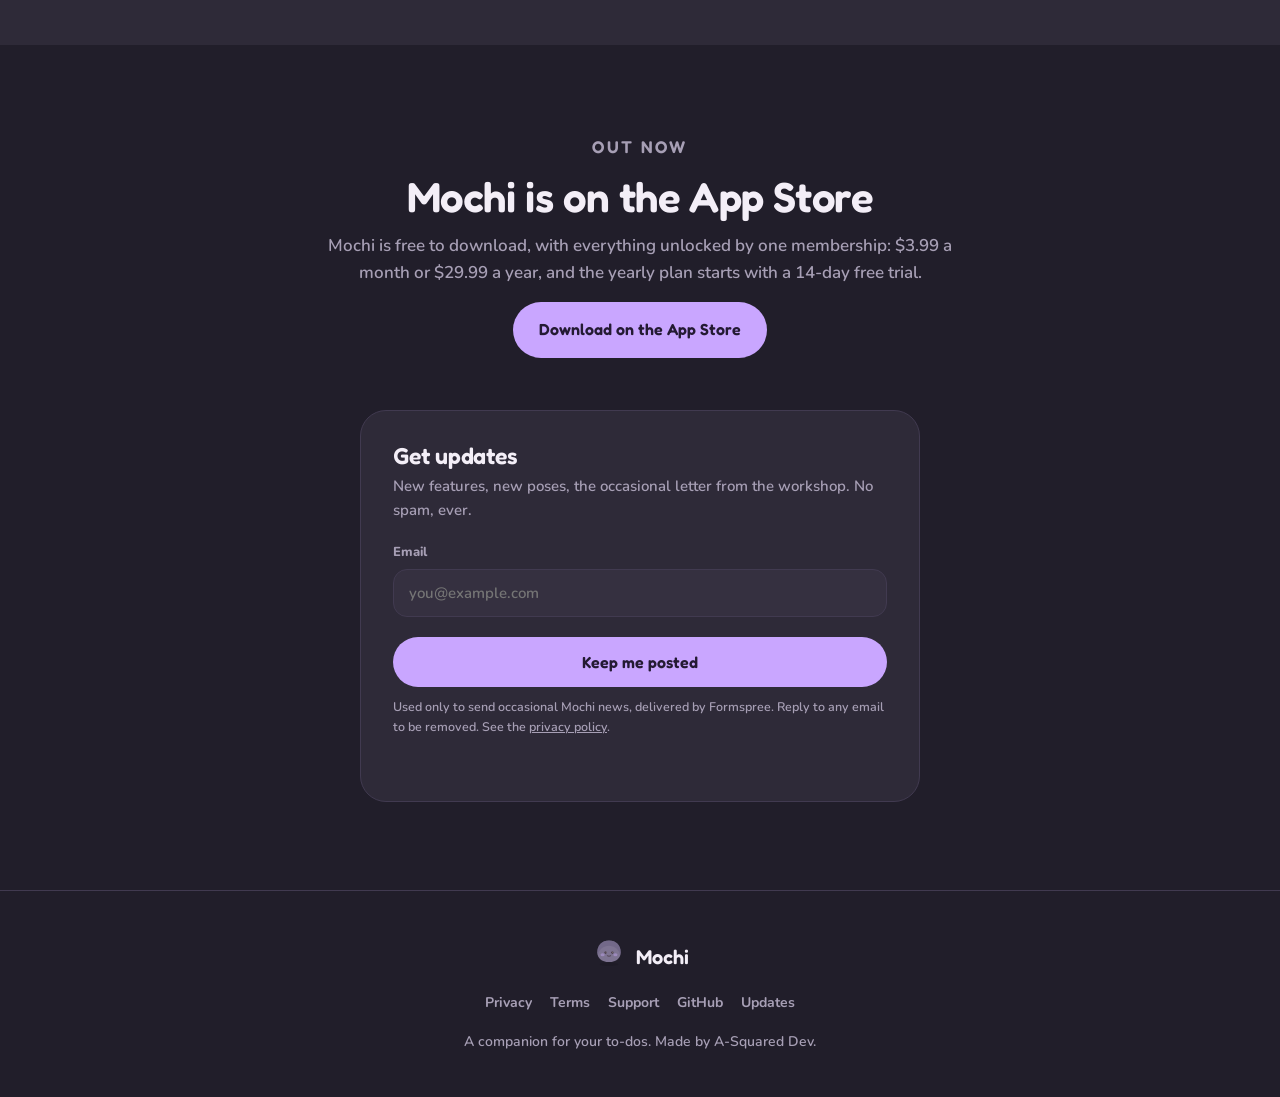
==== commit bf7fce8b: "Update the site for launch: App Store links, updates list replaces the beta form" ====
--- a/docs/index.html
+++ b/docs/index.html
@@ -4,7 +4,7 @@
 <meta charset="utf-8">
 <meta name="viewport" content="width=device-width, initial-scale=1">
 <title>Mochi - A companion for your to-dos</title>
-<meta name="description" content="Mochi is a cozy companion-pet to-do app. Care for a little friend by getting your tasks done. Coming soon to the App Store.">
+<meta name="description" content="Mochi is a cozy companion-pet to-do app. Care for a little friend by getting your tasks done. Free on the App Store.">
 <link rel="preconnect" href="https://fonts.googleapis.com">
 <link rel="preconnect" href="https://fonts.gstatic.com" crossorigin>
 <link href="https://fonts.googleapis.com/css2?family=Fredoka:wght@400;500;600;700&family=Nunito:wght@400;600;700;800&display=swap" rel="stylesheet">
@@ -215,7 +215,7 @@
       <a class="hide-sm" href="#features">Features</a>
       <a class="hide-sm" href="#roadmap">Roadmap</a>
       <a class="hide-sm" href="#feedback">Report a bug</a>
-      <a class="cta" href="#join">Get Mochi</a>
+      <a class="cta" href="https://apps.apple.com/us/app/mochibuddy/id6788608795">Get Mochi</a>
     </nav>
   </div>
 </header>
@@ -235,8 +235,8 @@
     <h1>Get things done.<br>Keep Mochi happy.</h1>
     <p class="lede">Mochi is a cozy little companion who thrives when you do. Check off your to-dos, watch your friend light up, and build a rhythm that actually sticks.</p>
     <div class="hero-cta">
-      <a class="btn" href="#join">Coming soon to the App Store</a>
-      <a class="btn ghost" href="#tester">Become a tester</a>
+      <a class="btn" href="https://apps.apple.com/us/app/mochibuddy/id6788608795">Download on the App Store</a>
+      <a class="btn ghost" href="#join">Get updates</a>
     </div>
   </div>
 </section>
@@ -356,32 +356,25 @@
 <section id="join">
   <div class="wrap">
     <div class="section-head">
-      <p class="eyebrow">Almost here</p>
-      <h2>Mochi is coming to the App Store</h2>
-      <p>Launch is around the corner. Mochi will be free to download, with everything unlocked by one membership: $3.99 a month or $29.99 a year, and the yearly plan starts with a 14-day free trial. Want in before everyone else? Ask for a TestFlight invite and help shape Mochi.</p>
+      <p class="eyebrow">Out now</p>
+      <h2>Mochi is on the App Store</h2>
+      <p>Mochi is free to download, with everything unlocked by one membership: $3.99 a month or $29.99 a year, and the yearly plan starts with a 14-day free trial.</p>
+      <p style="margin-top:16px"><a class="btn" href="https://apps.apple.com/us/app/mochibuddy/id6788608795">Download on the App Store</a></p>
     </div>
     <div class="duo" style="grid-template-columns:1fr; max-width:560px; margin-left:auto; margin-right:auto">
-      <div class="form-card" id="tester">
-        <h3>Become a tester</h3>
-        <p>Tell us a little about you. If you're a fit, we'll send a TestFlight invite.</p>
+      <div class="form-card" id="updates">
+        <h3>Get updates</h3>
+        <p>New features, new poses, the occasional letter from the workshop. No spam, ever.</p>
         <form class="mochi-form" action="https://formspree.io/f/mvzeldwa" method="POST">
-          <input type="hidden" name="signup_type" value="beta_tester">
-          <input type="hidden" name="_subject" value="MochiBuddy tester request">
+          <input type="hidden" name="signup_type" value="updates">
+          <input type="hidden" name="_subject" value="MochiBuddy updates signup">
           <input type="text" name="_gotcha" style="display:none" tabindex="-1" autocomplete="off" aria-hidden="true">
           <div class="field">
-            <label for="t-name">Name</label>
-            <input id="t-name" type="text" name="name" required placeholder="Your name">
+            <label for="u-email">Email</label>
+            <input id="u-email" type="email" name="email" required placeholder="you@example.com">
           </div>
-          <div class="field">
-            <label for="t-email">Email (your Apple Account)</label>
-            <input id="t-email" type="email" name="email" required placeholder="you@example.com">
-          </div>
-          <div class="field">
-            <label for="t-why">Why do you want in? (optional)</label>
-            <textarea id="t-why" name="reason" placeholder="What draws you to Mochi?"></textarea>
-          </div>
-          <button class="btn" type="submit">Request an invite</button>
-          <p style="color:var(--muted);font-size:12.5px;margin:10px 0 0">Used only to send your invite: delivered by Formspree, and the invite itself goes through Apple's TestFlight. See the <a href="privacy/">privacy policy</a>.</p>
+          <button class="btn" type="submit">Keep me posted</button>
+          <p style="color:var(--muted);font-size:12.5px;margin:10px 0 0">Used only to send occasional Mochi news, delivered by Formspree. Reply to any email to be removed. See the <a href="privacy/">privacy policy</a>.</p>
           <div class="form-msg" role="status"></div>
         </form>
       </div>
@@ -397,7 +390,7 @@
       <a href="terms/">Terms</a>
       <a href="support/">Support</a>
       <a href="https://github.com/A-SquaredDev/MochiBuddy" target="_blank" rel="noopener">GitHub</a>
-      <a href="#tester">Beta</a>
+      <a href="#join">Updates</a>
     </nav>
     <div>A companion for your to-dos. Made by A-Squared Dev.</div>
   </div>
@@ -519,7 +512,7 @@
           form.reset();
           var kind = form.querySelector('[name=signup_type]').value;
           msg.textContent = kind === 'feedback' ? "Thank you. Mochi hears you."
-            : "Got it. We'll be in touch about a TestFlight invite.";
+            : "You're on the list. We'll write when there's news.";
           msg.className = 'form-msg ok';
         } else {
           msg.textContent = 'Something went wrong. Please try again.';
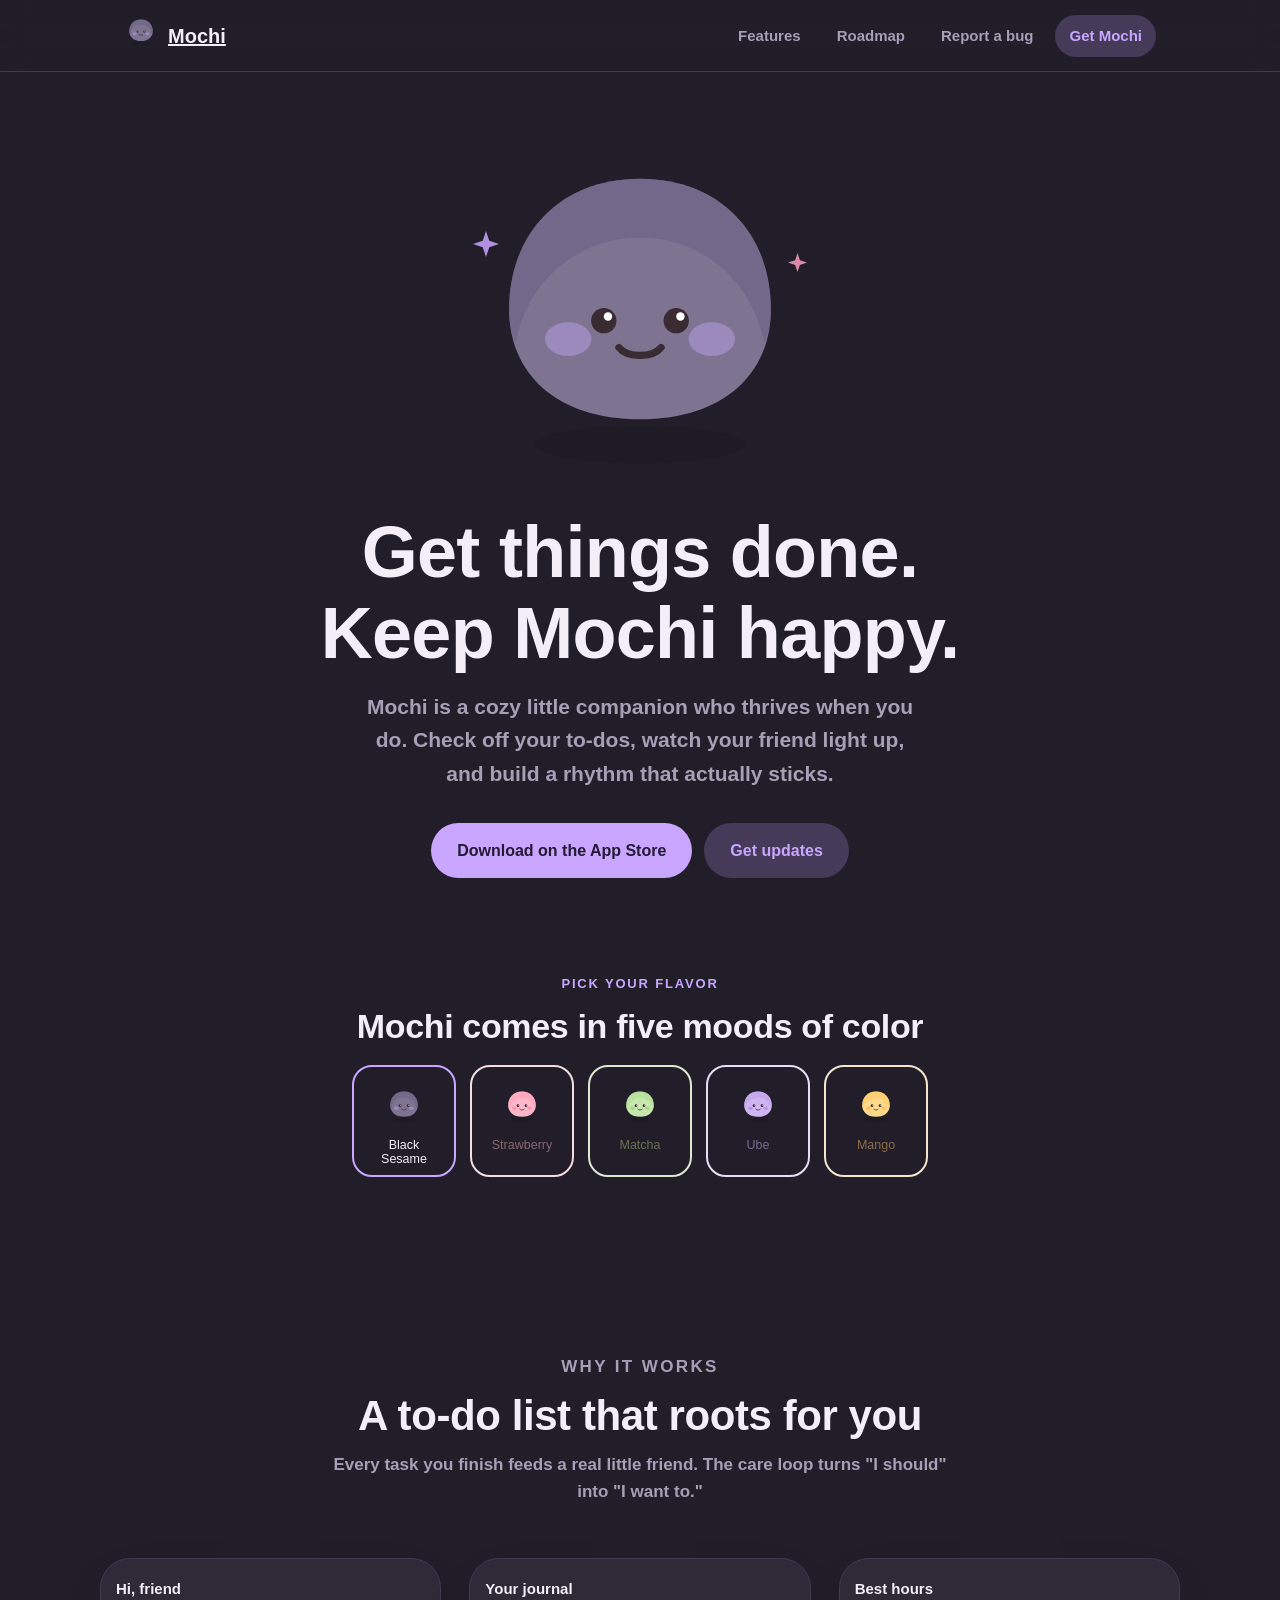
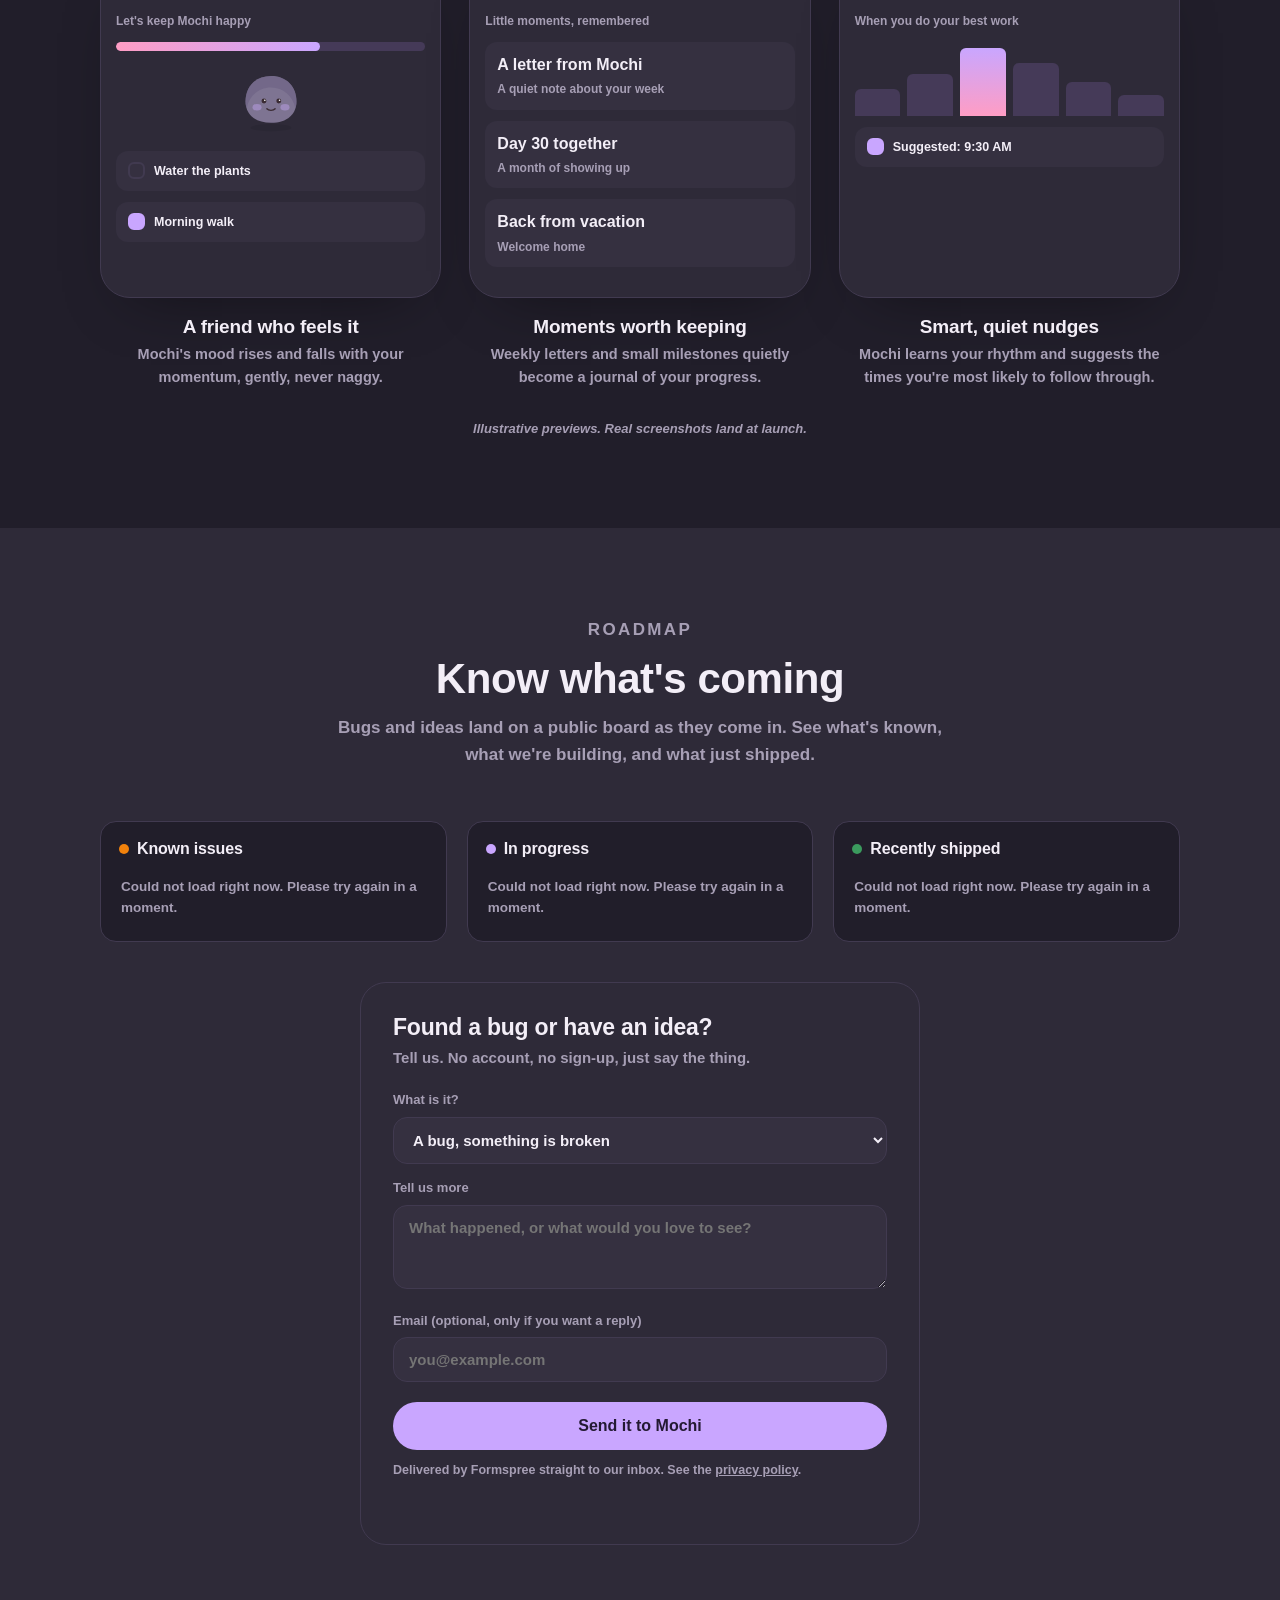
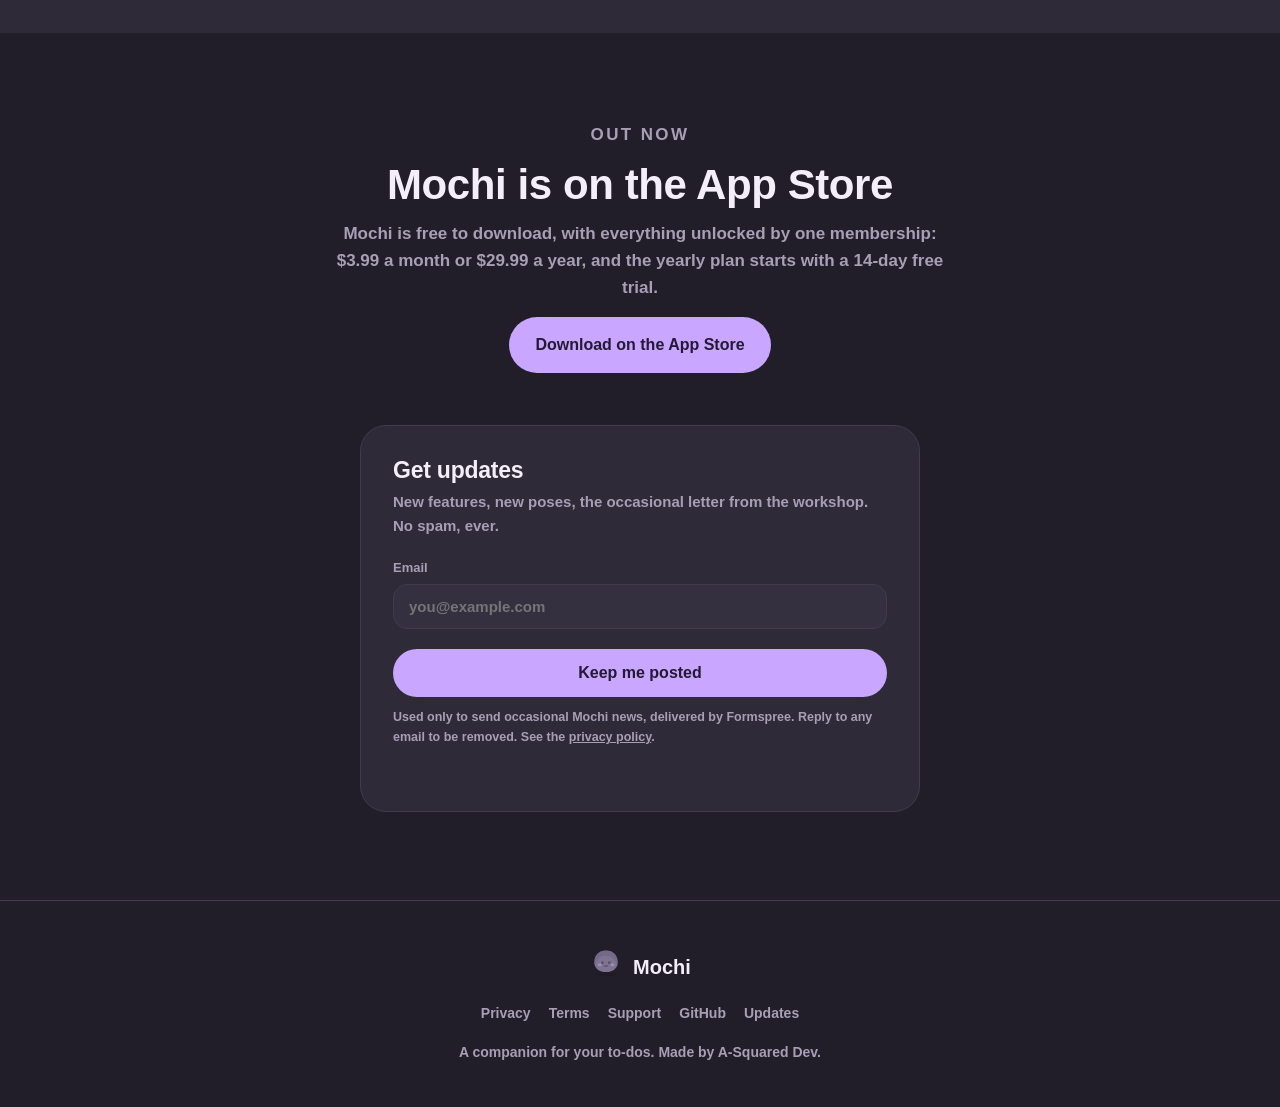
==== commit 0b98e38b: "Harden the site: CSP meta on every page, roadmap board only renders team-authored issues" ====
--- a/docs/index.html
+++ b/docs/index.html
@@ -5,6 +5,7 @@
 <meta name="viewport" content="width=device-width, initial-scale=1">
 <title>Mochi - A companion for your to-dos</title>
 <meta name="description" content="Mochi is a cozy companion-pet to-do app. Care for a little friend by getting your tasks done. Free on the App Store.">
+<meta http-equiv="Content-Security-Policy" content="default-src 'none'; script-src 'unsafe-inline'; style-src 'unsafe-inline' https://fonts.googleapis.com; font-src https://fonts.gstatic.com; img-src 'self' data:; connect-src https://api.github.com https://formspree.io; form-action https://formspree.io; base-uri 'self'">
 <link rel="preconnect" href="https://fonts.googleapis.com">
 <link rel="preconnect" href="https://fonts.gstatic.com" crossorigin>
 <link href="https://fonts.googleapis.com/css2?family=Fredoka:wght@400;500;600;700&family=Nunito:wght@400;600;700;800&display=swap" rel="stylesheet">
@@ -553,7 +554,11 @@
       const res = await fetch('https://api.github.com/repos/A-SquaredDev/MochiBuddy/issues?state=all&per_page=100',
         { headers: { Accept: 'application/vnd.github+json' } });
       if (!res.ok) throw new Error('status ' + res.status);
-      const all = (await res.json()).filter(i => !i.pull_request);
+      // Only issues filed by the repo's own team reach the board: the
+      // titles render on the homepage, so drive-by issues must not.
+      const trusted = ['OWNER', 'MEMBER', 'COLLABORATOR'];
+      const all = (await res.json())
+        .filter(i => !i.pull_request && trusted.includes(i.author_association));
       const has = (i, n) => (i.labels || []).some(l => (l.name || '').toLowerCase() === n);
       const firstLabel = i => (i.labels || []).map(l => l.name).find(n => n.toLowerCase() !== 'in progress');
       const open = all.filter(i => i.state === 'open');
